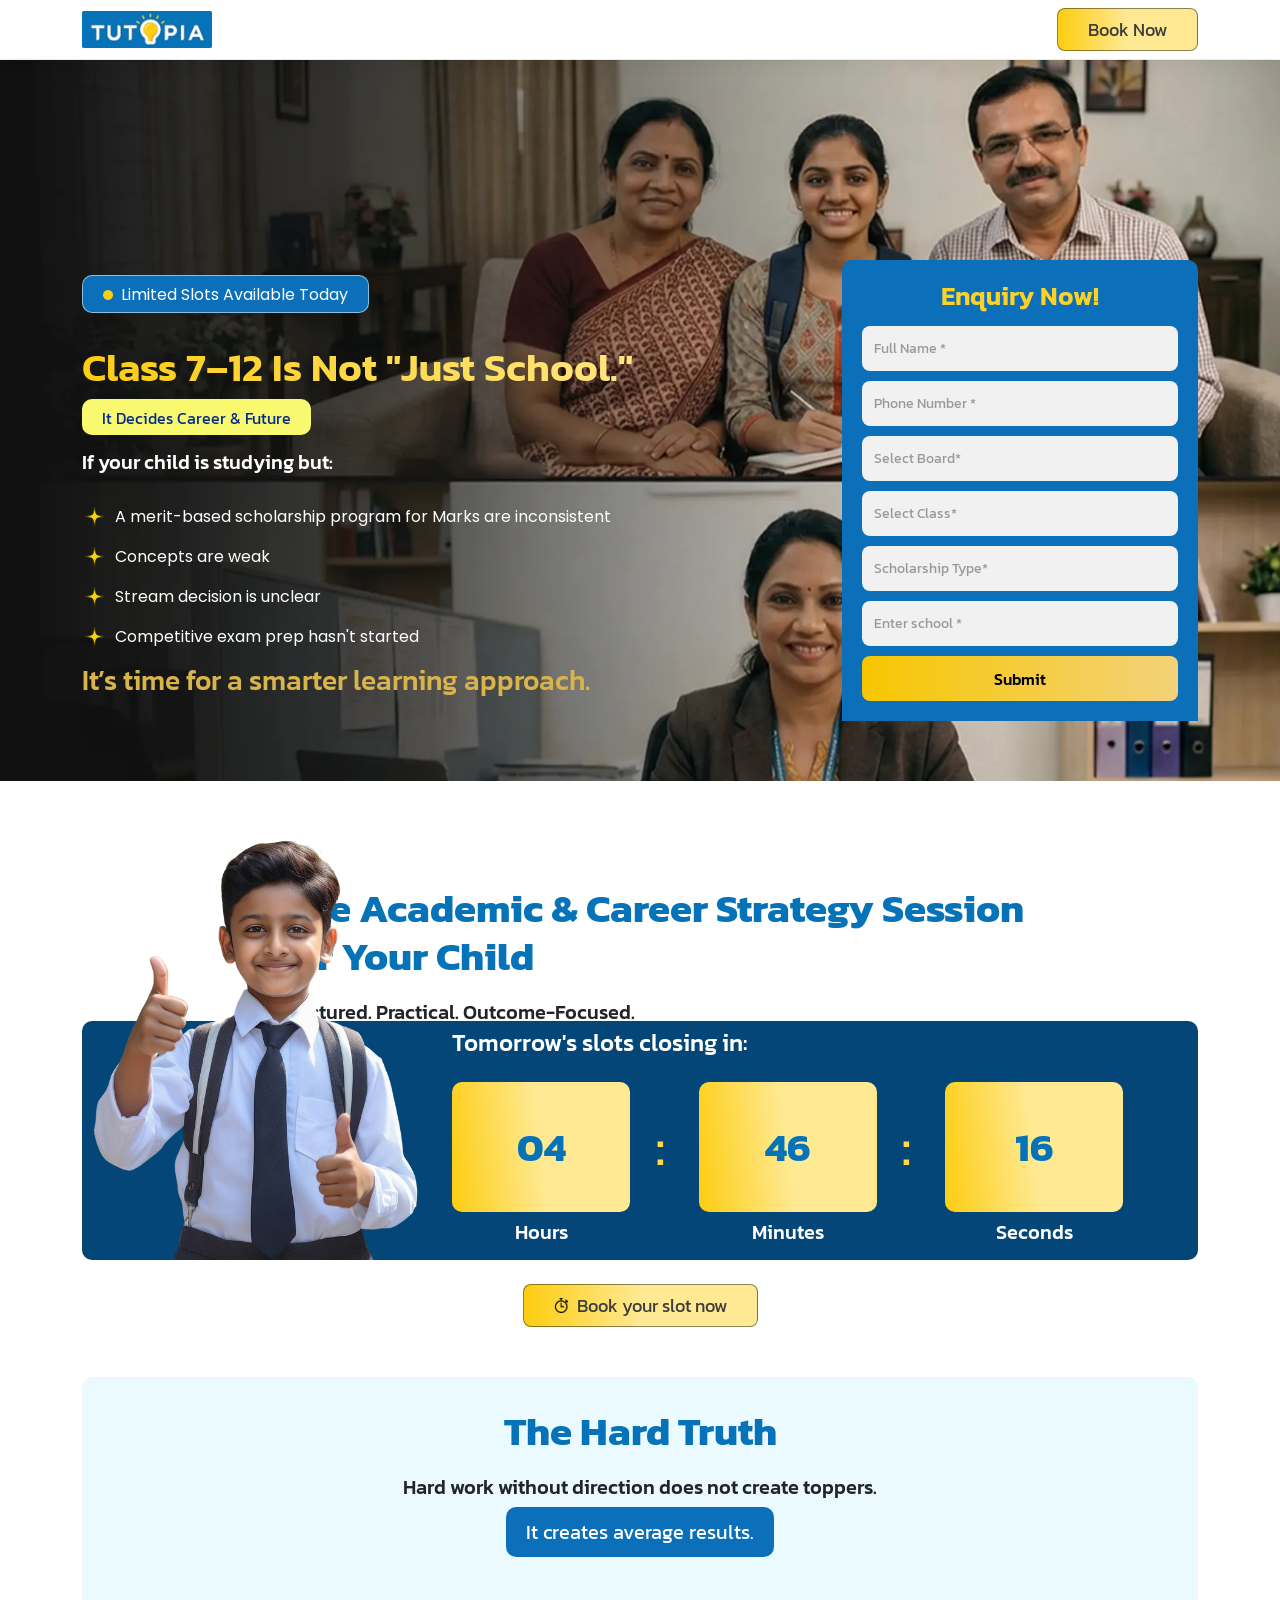
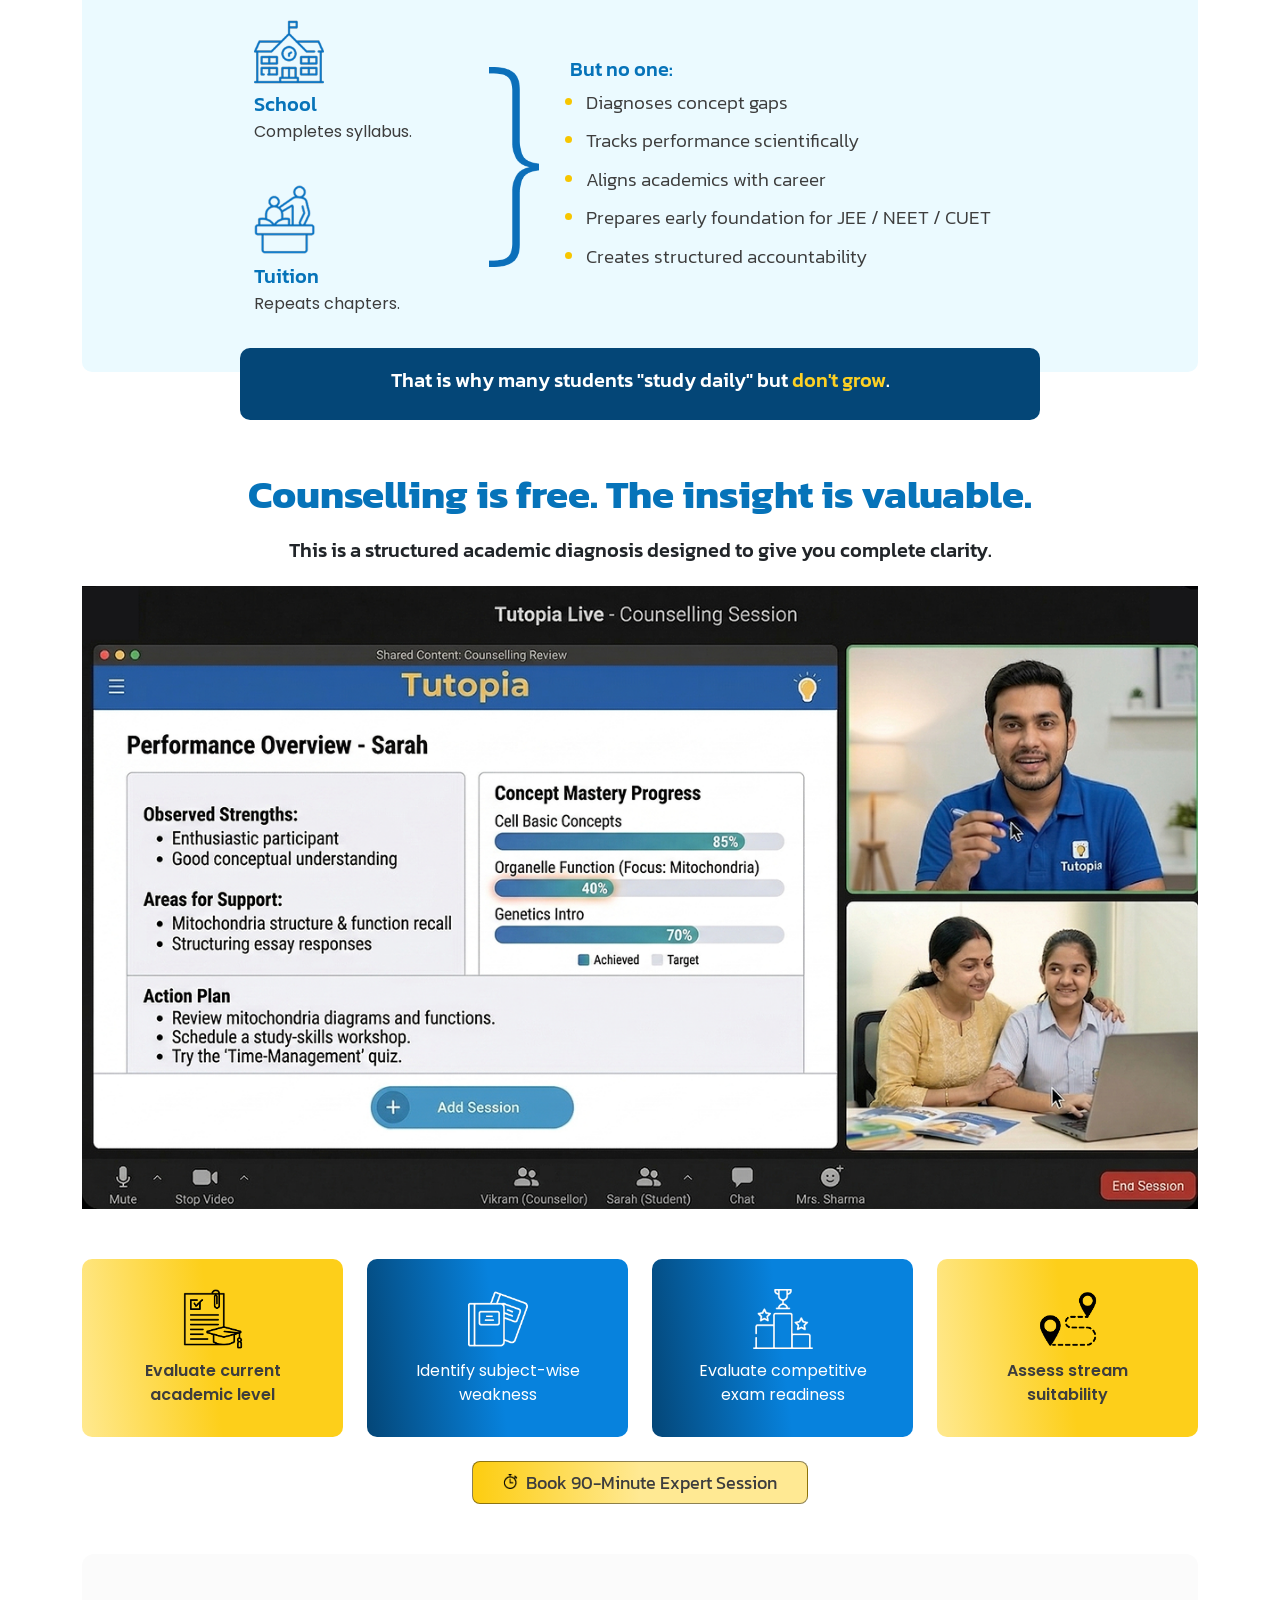
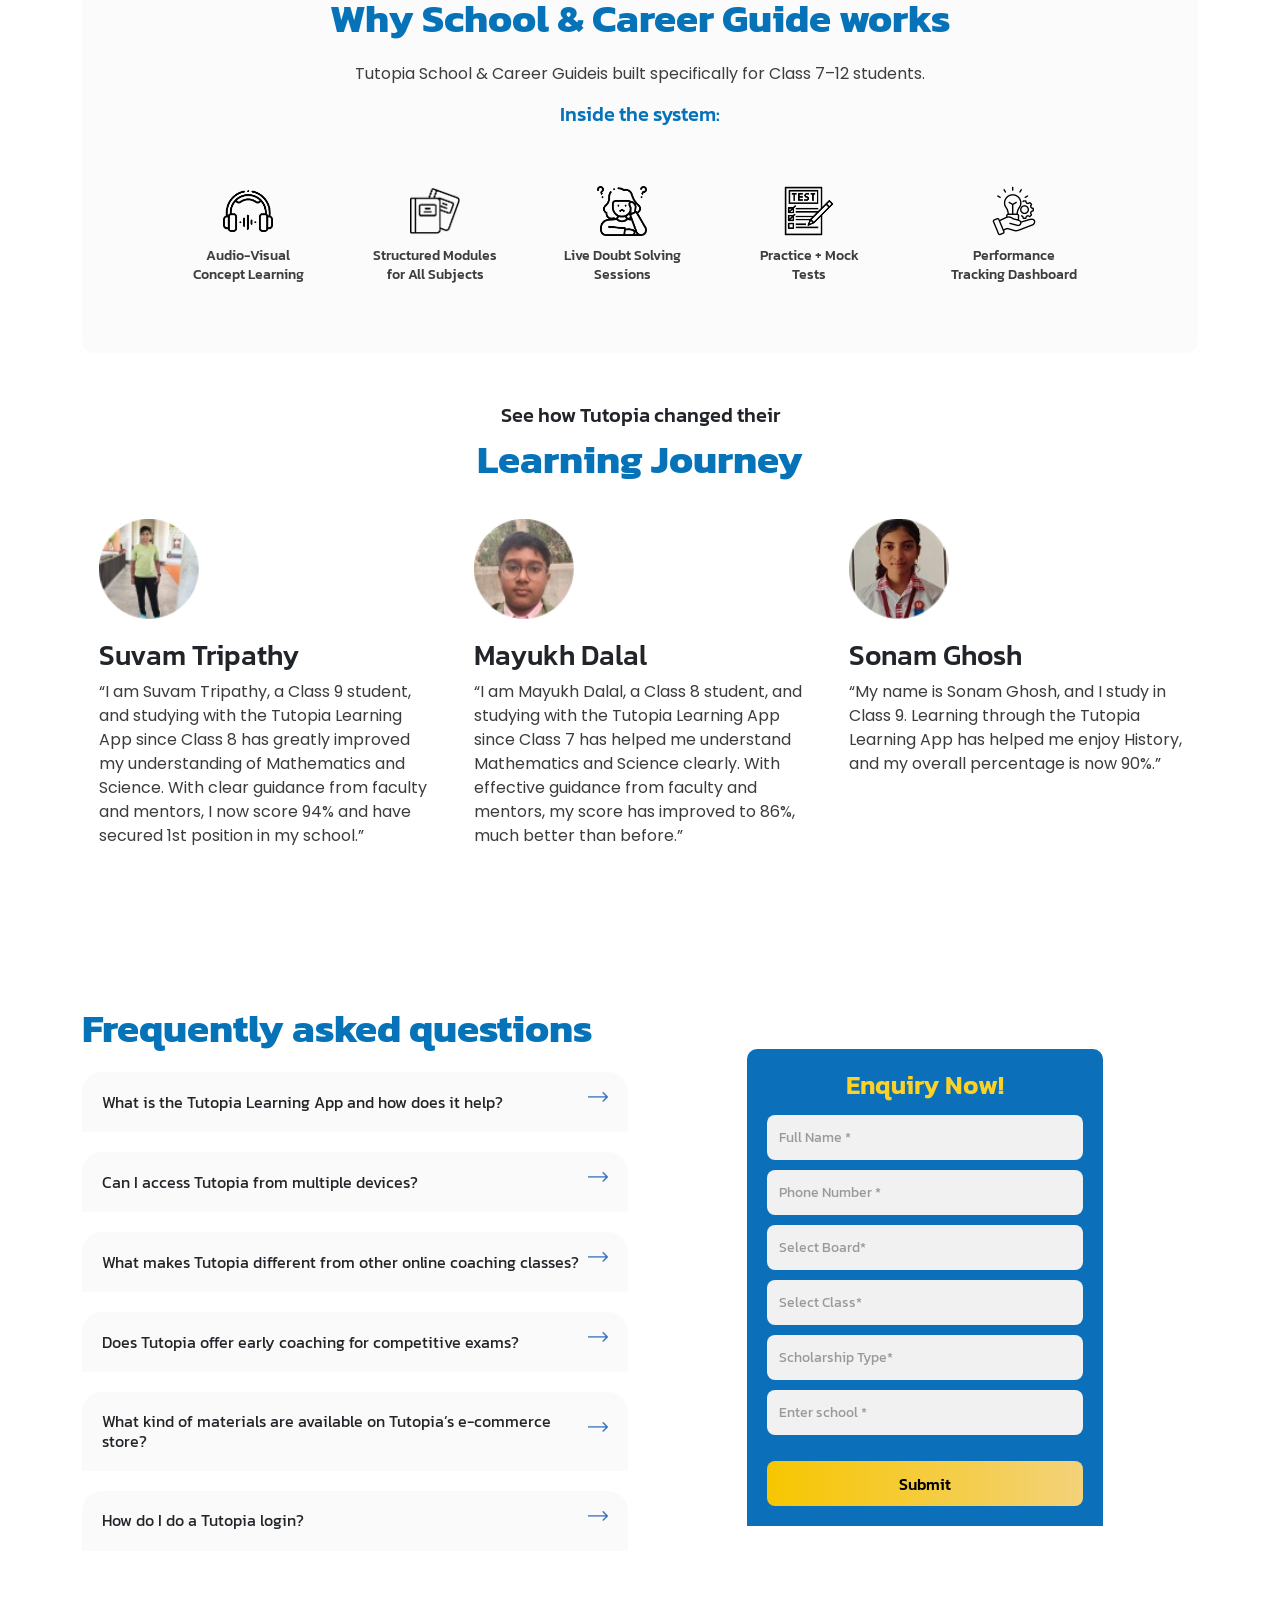
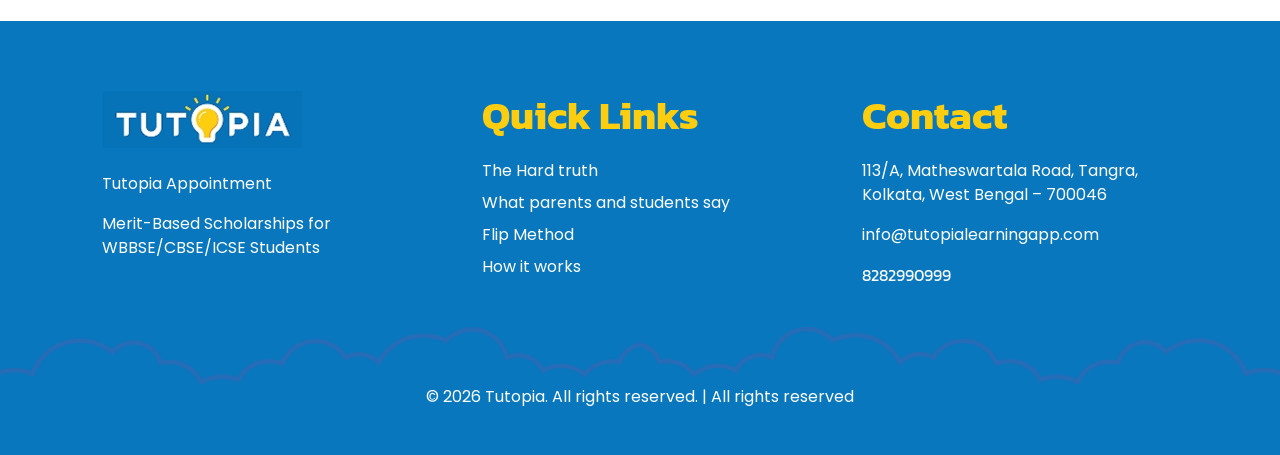
==== index.html @ ece3eb9c "hii" ====
<html>

<head>
  <meta charset="utf-8">
  <meta http-equiv="X-UA-Compatible" content="IE=edge">
  <meta name="viewport" content="width=device-width, minimum-scale=1.0, maximum-scale=1.0, user-scalable=no">
  <title>Tutopia - Appointment LP</title>
  <meta name="description"
    content="TSAT 2026 is for winning scholarships through merit and not luck. It's a merit-based scholarship program for students from Classes 7 to 12.">
  <link rel="stylesheet" type="text/css" href="assets/css/bootstrap.min.css">
  <link rel="stylesheet" type="text/css" href="assets/css/style.css">
  <link rel="icon" type="image/png" href="assets/img/favicon.ico">
  <link rel="stylesheet" type="text/css" href="assets/css/owl.carousel.min.css" />
  <link rel="preconnect" href="https://fonts.googleapis.com">
  <link rel="preconnect" href="https://fonts.gstatic.com" crossorigin>
  <link
    href="https://fonts.googleapis.com/css2?family=Kanit:ital,wght@0,100;0,200;0,300;0,400;0,500;0,600;0,700;0,800;0,900;1,100;1,200;1,300;1,400;1,500;1,600;1,700;1,800;1,900&family=Poppins:ital,wght@0,100;0,200;0,300;0,400;0,500;0,600;0,700;0,800;0,900;1,100;1,200;1,300;1,400;1,500;1,600;1,700;1,800;1,900&display=swap"
    rel="stylesheet">

</head>

<body>

  <section class="header">
    <div class="container">
      <div class="d-flex justify-content-between align-items-center">
        <div class="logo-div">
          <img src="assets/img/logo1.png" alt="Tutopia Learning App" width="130px">
        </div>
        <div>
          <button type="button" class="enquire-btn" data-bs-toggle="modal" data-bs-target="#exampleModal">
            Book Now</button>
        </div>
      </div>
    </div>
  </section>

  <section class="banner mb">
    <div class="container">
      <div class="row align-items-center">
        <div class="col-lg-7 col-md-7 col-12">
          <div class="banner-text">
            <div class="d-flex wbs align-items-center">
              <img src="assets/img/circle.png" alt="book" width="10px" height="10px" class="me-2">
              <p class="text-white mb-0"> Limited Slots Available Today</p>
            </div>
            <h1 class="gradient-text">Class 7–12 Is Not "Just School."</h1>
            <div class="yellow-bx">
              It Decides Career & Future
            </div>
            <h5 class="text-white through">
              If your child is studying but:
            </h5>
            <div class="d-flex align-items-center ban-li">
              <img src="assets/img/star.png" alt="star" width="25px" height="25px" class="me-2">
              <p class="text-white mb-0">A merit-based scholarship program for
                Marks are inconsistent</p>
            </div>
            <div class="d-flex align-items-center ban-li">
              <img src="assets/img/star.png" alt="star" width="25px" height="25px" class="me-2">
              <p class="text-white mb-0">Concepts are weak</p>
            </div>
            <div class="d-flex align-items-center ban-li">
              <img src="assets/img/star.png" alt="star" width="25px" height="25px" class="me-2">
              <p class="text-white mb-0">Stream decision is unclear</p>
            </div>
            <div class="d-flex align-items-center ban-li">
              <img src="assets/img/star.png" alt="star" width="25px" height="25px" class="me-2">
              <p class="text-white mb-0">Competitive exam prep hasn't started</p>
            </div>
            <h3 class="smatre">It’s time for a smarter learning approach.</h3>
          </div>
        </div>
        <div class="col-lg-1 col-md-1 col-1"></div>
        <div class="col-lg-4 col-md-4 col-12">
          <div class="enquiry-card">
            <div class="text-center">
              <h5 class="enquiry-title">Enquiry Now!</h5>
            </div>

            <div class="form-box">
              <input type="text" class="form-control" placeholder="Full Name *" required>
              <input type="text" class="form-control" placeholder="Phone Number *" required>

              <select class="form-select" required>
                <option value="">Select Board*</option>
                <option value="WB English Medium">WB English Medium</option>
                <option value="WB Bengali Medium">WB Bengali Medium</option>

                <option value="ICSE">ICSE</option>
                <option value="CBSE">CBSE</option>
              </select>

              <select class="form-select" required>
                <option value="">Select Class*</option>
                <option value="Class 7">Class 7</option>
                <option value="Class 8">Class 8</option>
                <option value="Class 9">Class 9</option>
                <option value="Class 10">Class 10</option>
                <option value="Class 11">Class 11</option>
                <option value="Class 12">Class 12</option>
              </select>
              <select class="form-select" required>
                <option value="">Scholarship Type*</option>
                <option value="Merit Based">Merit Based</option>
                <option value="Need Based">Need Based</option>
              </select>

              <input type="text" class="form-control" placeholder="Enter school *" required>
            </div>
            <button class="submit-btn">Submit</button>
          </div>
        </div>
      </div>
    </div>
  </section>

  <section class="win mb">
    <div class="container">
      <div class="wina-text">
        <h2 style="text-align:left">Free Academic & Career Strategy Session <br>
          For Your Child</h2>
        <h5 style="text-align:left">
          Structured. Practical. Outcome-Focused.
        </h5>
      </div>
      <div class="dark-blu">
        <div class="row align-items-center">
          <div class="col-lg-4 col-md-3 col-12">
            <div class="win-img">
              <img src="assets/img/boy.png" alt="girl" class="img-fluid">
            </div>
          </div>
          <div class="col-lg-8 col-md-9 col-12">
            <h4 class="text-white mb-4">Tomorrow's slots closing in:</h4>
            <div class="row">
              <div class="col-lg-4 col-md-4 col-6">
                <div class="fds">
                  <div class="win-text">
                    <h2 class="mb-0">04</h2>
                  </div>
                  <div class="text-center">
                    <h5 class="text-white mt-2">Hours</h5>
                  </div>
                  <div class="dots">:</div>
                </div>

              </div>
              <div class="col-lg-4 col-md-4 col-6">
                <div class="fds">
                  <div class="win-text">
                    <h2 class="mb-0">46</h2>
                  </div>
                  <div class="text-center">
                    <h5 class="text-white mt-2">Minutes</h5>
                  </div>
                  <div class="dots">:</div>
                </div>
              </div>
              <div class="col-lg-4 col-md-4 col-6 mx-auto">
                <div class="fds">
                  <div class="win-text">
                    <h2 class="mb-0">17</h2>
                  </div>
                  <div class="text-center">
                    <h5 class="text-white mt-2">Seconds</h5>
                  </div>

                </div>
              </div>
            </div>
          </div>
        </div>
      </div>
      <div class="text-center mt-4 d-flex align-items-centre justify-content-center">

        <button type="button" class="enquire-btn" data-bs-toggle="modal" data-bs-target="#exampleModal"> <img
            src="assets/img/stopwatch.png" alt="" width="15px" height="15px" class="me-1" style="margin-top: -5px;">
          Book your slot now</button>
      </div>

    </div>
  </section>


  <section class="hard">
    <div class="container">
      <div class="blu-box">
        <div class="text-center">
          <h2>The Hard Truth</h2>
          <h5>
            Hard work without direction does not create toppers.
          </h5>
          <div class="creates">
            It creates average results.
          </div>
        </div>
        <div class="second-blu-bx">
          <div class="row">
            <div class="col-lg-1 col-md-1 col-0"></div>
            <div class="col-lg-3 col-md-3 col-6">
              <div class="hard-img">
                <img src="assets/img/school.png" alt="clock" width="70px">
                <h5 class="mb-1" style="color: #0673B9;">School</h5>
                <p>
                  Completes syllabus.
                </p>
              </div>
              <div class="hard-img d-lg-block d-none">
                <img src="assets/img/tutoring.png" alt="clock" width="70px">
                <h5 class="mb-1" style="color: #0673B9;">Tuition</h5>
                <p>
                  Repeats chapters.
                </p>
              </div>
            </div>
            <div class="col-lg-3 col-md-3 col-6 d-lg-none d-block">
              <div class="hard-img ">
                <img src="assets/img/tutoring.png" alt="clock" width="70px">
                <h5 class="mb-1" style="color: #0673B9;">Tuition</h5>
                <p>
                  Repeats chapters.
                </p>
              </div>
            </div>

            <div class="col-lg-1 col-md-1 col-1">
              <div class="imhg">
                <img src="assets/img/comma.png" alt="">
              </div>
            </div>
            <div class="col-lg-6 col-md-6 col-12">
              <div class="but">
                <h5 style="color: #0673B9;">But no one:</h5>
                <ul>
                  <li>Diagnoses concept gaps</li>
                  <li>Tracks performance scientifically</li>
                  <li>Aligns academics with career</li>
                  <li>Prepares early foundation for JEE / NEET / CUET</li>
                  <li>Creates structured accountability</li>
                </ul>
              </div>
            </div>
          </div>
        </div>
      </div>
    </div>
  </section>

  <section class="dak-blues mb">
    <div class="container">
      <div class="dark-blues">
        <h5 style="color:#fff;">That is why many students "study daily" but <span style=color:FDD125;>don't grow</span>.
        </h5>
      </div>
    </div>
  </section>

  <section class="counselling mb">
    <div class="container">
      <div class="text-center">
        <h2>Counselling is free. The insight is valuable.</h2>
        <h5>This is a structured academic diagnosis designed to give you complete clarity.</h5>
        <div class="cons-img mt-4">
          <img src="assets/img/tutopia-live.png" alt="" class="img-fluid">
        </div>
      </div>
    </div>
  </section>

  <section class="apply mb">
    <div class="container">
      <div class="apply-box">
        <div class="row gy-3">
          <div class="col-lg-3 col-md-4 col-6">
            <div class="box1 gfd">
              <div class="">
                <img src="assets/img/academic.png" alt="laptop" width="60px">
                <p class="mb-0">Evaluate current <br>
                  academic level</p>
              </div>
            </div>
          </div>
          <div class="col-lg-3 col-md-4 col-6">
            <div class="box2 gfd">
              <div class="">
                <img src="assets/img/books1.png" alt="laptop" width="60px">
                <p class="mb-0">Identify subject-wise <br>
                  weakness</p>
              </div>
            </div>
          </div>
          <div class="col-lg-3 col-md-4 col-6 order-lg-3 order-2">
            <div class="box1 gfds">
              <div class="">
                <img src="assets/img/route.png" alt="laptop" width="60px">
                <p class="mb-0">Assess stream <br>
                  suitability</p>
              </div>
            </div>
          </div>
          <div class="col-lg-3 col-md-4 col-6">
            <div class="box2 gfds">
              <div class="">
                <img src="assets/img/competition.png" alt="laptop" width="60px">
                <p class="mb-0">Evaluate competitive <br>
                  exam readiness</p>
              </div>
            </div>
          </div>
        </div>
        <div class="text-center mt-4 d-flex align-items-centre justify-content-center">

          <button type="button" class="enquire-btn" data-bs-toggle="modal" data-bs-target="#exampleModal"> <img
              src="assets/img/stopwatch.png" alt="" width="15px" height="15px" class="me-1" style="margin-top: -5px;">
            Book 90-Minute Expert Session</button>
        </div>
      </div>
    </div>
  </section>

  <section class="how mb" id="how">
    <div class="container">
      <div class="how-box">
        <div class="text-center">
          <h2>Why School & Career Guide works </h2>
          <p style="color:3D3D3D;">
            Tutopia School & Career Guideis built specifically for Class 7–12 students.
          </p>
          <h5 style="color:#0673B9;">Inside the system:</h5>
        </div>
        <div class="wk-wrapper">
          <div class="wk-bx">
            <img src="assets/img/headerphone.png" alt="">
            <h6>Audio-Visual Concept Learning</h6>
          </div>

          <div class="wk-bx">
            <img src="assets/img/books.png" alt="">
            <h6>Structured Modules for All Subjects</h6>
          </div>

          <div class="wk-bx">
            <img src="assets/img/anxiety.png" alt="">
            <h6>Live Doubt Solving Sessions</h6>
          </div>

          <div class="wk-bx">
            <img src="assets/img/test.png" alt="">
            <h6>Practice + Mock Tests</h6>
          </div>

          <div class="wk-bx mx-auto">
            <img src="assets/img/best-practic.png" alt="">
            <h6>Performance Tracking Dashboard</h6>
          </div>

        </div>
      </div>
    </div>
  </section>

  <section class="testimonial mb">
    <div class="container">
      <div class="text-center">
        <h5>See how Tutopia changed their</h5>
        <h2 style="text-align:center;">
          Learning Journey</h2>
      </div>
      <div class="owl-carousel owl-theme owl-banner" data-owl-carousel='{
        "margin": 10,
        "nav":false,
        "dots":true,
        "loop":true,
        "autoplay":true,
        "autoplayTimeout":4000,
        "smartSpeed":1050,
        "responsive":{"0":{"items":1}, "600":{"items":2},"1000":{"items":3}}
    }'>
        <div class="item">
          <div class="testi_box p-3">
            <!-- Comma Image on Top -->
            <div class="text-start mb-2">
              <img src="assets/img/Suvam-Tripathy.webp" alt="tithi" height="100px">
              <h3>Suvam Tripathy</h3>

              <p>
                “I am Suvam Tripathy, a Class 9 student, and studying with the Tutopia Learning App since
                Class 8 has greatly improved my understanding of Mathematics and Science. With clear
                guidance from faculty and mentors, I now score 94% and have secured 1st position in my
                school.”
              </p>
            </div>
          </div>
        </div>

        <div class="item">
          <div class="testi_box p-3">
            <!-- Comma Image on Top -->
            <div class="text-start mb-2">
              <img src="assets/img/Mayukh-Dalal.webp" alt="tithi" height="100px">
              <h3>Mayukh Dalal</h3>
              <p>
                “I am Mayukh Dalal, a Class 8 student, and studying with the Tutopia Learning App since
                Class 7 has helped me understand Mathematics and Science clearly. With effective
                guidance from faculty and mentors, my score has improved to 86%, much better than
                before.”
              </p>
            </div>
          </div>
        </div>
        <div class="item">
          <div class="testi_box p-3">
            <!-- Comma Image on Top -->
            <div class="text-start mb-2">
              <img src="assets/img/Sonam-Ghosh.webp" alt="tithi" height="100px">
              <h3>Sonam Ghosh</h3>
              <p>
                “My name is Sonam Ghosh, and I study in Class 9. Learning through the Tutopia Learning
                App has helped me enjoy History, and my overall percentage is now 90%.”
              </p>
            </div>
          </div>
        </div>

        <div class="item">
          <div class="testi_box p-3">
            <!-- Comma Image on Top -->
            <div class="text-start mb-2">
              <img src="assets/img/Aliviya-Barman.webp" alt="tithi" height="100px">
              <h3>Aliviya Barman</h3>
              <p>
                “I am Aliviya Barman, a Class IX student of the Tutopia Learning App, and I have seen
                remarkable improvement in my academic performance. Video-based learning, along with
                smart notes and mock tests, has helped me understand concepts clearly and study more
                effectively.”
              </p>
            </div>
          </div>
        </div>

        <div class="item">
          <div class="testi_box p-3">
            <!-- Comma Image on Top -->
            <div class="text-start mb-2">
              <img src="assets/img/Mon-Sarkar.webp" alt="tithi" height="100px">
              <h3>Mon Sarkar</h3>
              <p>
                “I am Mon Sarkar, a Class 8 student studying with the Tutopia Learning App since Class 8.
                The teachers clear all my doubts clearly, and my results have improved to 80%,
                benefiting me greatly.”
              </p>
            </div>
          </div>
        </div>

        <div class="item">
          <div class="testi_box p-3">
            <!-- Comma Image on Top -->
            <div class="text-start mb-2">
              <img src="assets/img/Anisha-Parvin.webp" alt="tithi" height="100px">
              <h3>Anisha Parvin</h3>
              <p>
                “I am Anisha Parvin, a Class 8 student. Tutopia Learning App has improved my
                understanding of Bengali and Math, helping me increase my scores from 62–63% to 70–75%.”
              </p>
            </div>
          </div>
        </div>

        <div class="item">
          <div class="testi_box p-3">
            <!-- Comma Image on Top -->
            <div class="text-start mb-2">
              <img src="assets/img/Nafuja-Akter.webp" alt="tithi" height="100px">
              <h3>Nafuja Akter</h3>
              <p>
                “I am Nafuja Akter, after 6 months on Tutopia, subjects like Philosophy, once difficult
                for me, have become much easier thanks to the guidance of all the teachers and the app’s
                comprehensive learning approach.”
              </p>
            </div>
          </div>
        </div>

        <div class="item">
          <div class="testi_box p-3">
            <!-- Comma Image on Top -->
            <div class="text-start mb-2">
              <img src="assets/img/Debapriya-Das.webp" alt="tithi" height="100px">
              <h3>Debapriya Das</h3>
              <p>
                “I am Debapriya Das, a Class 9 student studying with the Tutopia app since Class 8. With
                proper doubt-solving and strong mentor guidance, my results have improved significantly
                to around 90%.”
              </p>
            </div>
          </div>
        </div>

        <div class="item">
          <div class="testi_box p-3">
            <!-- Comma Image on Top -->
            <div class="text-start mb-2">
              <img src="assets/img/Srijit-Halder.webp" alt="tithi" height="100px">
              <h3>Srijit Halder</h3>
              <p>
                “I am Srijit Halder, a Class 8 student studying with the Tutopia Learning App since
                March. With clear doubt-solving support from teachers, my performance has improved to
                over 85%.”
              </p>
            </div>
          </div>
        </div>

        <div class="item">
          <div class="testi_box p-3">
            <!-- Comma Image on Top -->
            <div class="text-start mb-2">
              <img src="assets/img/Sumanta-Kisku.webp" alt="tithi" height="100px">
              <h3>Sumanta Kisku</h3>
              <p>
                “I am Sumanta Kisku, a Class 10 student, and Tutopia has helped me greatly through
                engaging video and live classes. With excellent guidance from dedicated teachers,
                especially in Geography, my understanding and performance have improved significantly.”
              </p>
            </div>
          </div>
        </div>


      </div>
  </section>


  <section class="faq">
    <div class="container">
      <div class="row align-items-center">
        <div class="col-lg-6 col-md-6 col-12">
          <h2>Frequently asked questions</h2>
          <div class="accordion accordion-flush" id="accordionFlushExample">
            <div class="accordion-item">
              <h2 class="accordion-header">
                <button class="accordion-button collapsed" type="button" data-bs-toggle="collapse"
                  data-bs-target="#flush-collapseOne" aria-expanded="false" aria-controls="flush-collapseOne">
                  What is the Tutopia Learning App and how does it help?</button>
              </h2>
              <div id="flush-collapseOne" class="accordion-collapse collapse" data-bs-parent="#accordionFlushExample">
                <div class="accordion-body">The Tutopia Learning App is a comprehensive EdTech platform designed for
                  students in Bengal.
                  It offers video lessons, mock tests, smart notes, and live classes, all aligned with the
                  West Bengal Board, CBSE, and ICSE curricula.


                </div>
              </div>
            </div>
            <div class="accordion-item">
              <h2 class="accordion-header">
                <button class="accordion-button collapsed" type="button" data-bs-toggle="collapse"
                  data-bs-target="#flush-collapseTwo" aria-expanded="false" aria-controls="flush-collapseTwo">
                  Can I access Tutopia from multiple devices?</button>
              </h2>
              <div id="flush-collapseTwo" class="accordion-collapse collapse" data-bs-parent="#accordionFlushExample">
                <div class="accordion-body">No, a user can log in to the Tutopia App on only one Android or iOS device
                  at a time.
                  <br />

                  Any new login will automatically log out the previously logged-in Android or iOS device.
                  <br />


                  However, if the customer has purchased a TV Box, the app can be used simultaneously on one
                  mobile device and the TV Box.
                </div>
              </div>
            </div>
            <div class="accordion-item">
              <h2 class="accordion-header">
                <button class="accordion-button collapsed" type="button" data-bs-toggle="collapse"
                  data-bs-target="#flush-collapseThree" aria-expanded="false" aria-controls="flush-collapseThree">
                  What makes Tutopia different from other online coaching classes?</button>
              </h2>
              <div id="flush-collapseThree" class="accordion-collapse collapse" data-bs-parent="#accordionFlushExample">
                <div class="accordion-body">Tutopia stands out because it offers a comprehensive, curriculum-aligned
                  learning experience
                  with video lessons, live classes, smart notes, and daily mock tests. Its content is tailored
                  for students in Bengal, and it allows flexible learning with class recordings, ensuring
                  students can revise and learn at their own pace. Additionally, the platform emphasizes
                  practical understanding, confidence-building, and continuous assessment, making learning
                  more effective than traditional online classes.

                </div>
              </div>
            </div>
            <div class="accordion-item">
              <h2 class="accordion-header">
                <button class="accordion-button collapsed" type="button" data-bs-toggle="collapse"
                  data-bs-target="#flush-collapseFour" aria-expanded="false" aria-controls="flush-collapseFour">
                  Does Tutopia offer early coaching for competitive exams?</button>
              </h2>
              <div id="flush-collapseFour" class="accordion-collapse collapse" data-bs-parent="#accordionFlushExample">
                <div class="accordion-body">Yes, Tutopia offers early coaching for competitive exams. The platform helps
                  students build a
                  strong foundation, develop key skills, and gain confidence well before the actual exams,
                  ensuring they are fully prepared for future challenges.

                </div>
              </div>
            </div>
            <div class="accordion-item">
              <h2 class="accordion-header">
                <button class="accordion-button collapsed" type="button" data-bs-toggle="collapse"
                  data-bs-target="#flush-collapseFive" aria-expanded="false" aria-controls="flush-collapseFive">
                  What kind of materials are available on Tutopia’s e-commerce store?</button>
              </h2>
              <div id="flush-collapseFive" class="accordion-collapse collapse" data-bs-parent="#accordionFlushExample">
                <div class="accordion-body">Tutopia’s e-commerce store offers a variety of learning resources, including
                  the Video App,
                  Smart Books, TV Box, and Mock Test Books, all designed to support students’ academic and
                  competitive exam preparation.

                </div>
              </div>
            </div>

            <div class="accordion-item">
              <h2 class="accordion-header">
                <button class="accordion-button collapsed" type="button" data-bs-toggle="collapse"
                  data-bs-target="#flush-collapseSix" aria-expanded="false" aria-controls="flush-collapseSix">
                  How do I do a Tutopia login?</button>
              </h2>
              <div id="flush-collapseSix" class="accordion-collapse collapse" data-bs-parent="#accordionFlushExample">
                <div class="accordion-body">To log in to the Tutopia App, please download the app from the Google Play
                  Store or Apple
                  App Store.
                  <br />

                  Once downloaded, user must register to gain login access.
                  <br />

                  After registration, customers can log in using their mobile number and password or via OTP
                  verification to access the Tutopia App.

                </div>
              </div>
            </div>
          </div>
        </div>
        <div class="col-lg-1 col-md-1 col-1"></div>
        <div class="col-lg-4 col-md-4 col-12">
          <div class="enquiry-card">
            <div class="text-center">
              <h5 class="enquiry-title">Enquiry Now!</h5>
            </div>
            <div class="form-box">
              <input type="text" class="form-control" placeholder="Full Name *" required>
              <input type="text" class="form-control" placeholder="Phone Number *" required>

              <select class="form-select" required>
                <option value="">Select Board*</option>
                <option value="WB English Medium">WB English Medium</option>
                <option value="WB Bengali Medium">WB Bengali Medium</option>

                <option value="ICSE">ICSE</option>
                <option value="CBSE">CBSE</option>
              </select>

              <select class="form-select" required>
                <option value="">Select Class*</option>
                <option value="Class 7">Class 7</option>
                <option value="Class 8">Class 8</option>
                <option value="Class 9">Class 9</option>
                <option value="Class 10">Class 10</option>
                <option value="Class 11">Class 11</option>
                <option value="Class 12">Class 12</option>
              </select>
              <select class="form-select" required>
                <option value="">Scholarship Type*</option>
                <option value="Merit Based">Merit Based</option>
                <option value="Need Based">Need Based</option>
              </select>

              <input type="text" class="form-control" placeholder="Enter school *" required>
            </div>
            <button class="submit-btn mt-3">Submit</button>
          </div>
        </div>
      </div>

    </div>
  </section>

  <section class="footer">
    <div class="container">
      <div class="row">
        <div class="col-lg-4 col-md-4 col-12">
          <div class="footer-tetx">
            <img src="assets/img/logo1.png" alt="tutopia learning app" width="200px" class="mb-4">

            <p class="text-white">
              Tutopia Appointment
            </p>
            <p class="text-white">

              Merit-Based Scholarships for
              WBBSE/CBSE/ICSE Students
            </p>
          </div>
        </div>
        <div class="col-lg-4 col-md-4 col-12">
          <div class="footer-tetx">
            <h2 style="color:#FDCD10;">Quick Links</h2>
            <a href="#why">
              <p class="mb-2 text-white" class="">
                The Hard truth
              </p>
            </a>
            <a href="">
              <p class="mb-2 text-white">
                What parents and students say
              </p>
            </a>
            <a href="">
              <p class="mb-2 text-white">
                Flip Method
              </p>
            </a>
            <a href="">
              <p class="mb-2 text-white">
                How it works
              </p>
            </a>
          </div>
        </div>
        <div class="col-lg-4 col-md-4 col-12">
          <div class="footer-tetx">
            <h2 style="color:#FDCD10;">Contact</h2>
            <p class="text-white">
              113/A, Matheswartala Road, Tangra,
              Kolkata, West Bengal – 700046
            </p>
            <a href="mailto:info@tutopialearningapp.com">
              <p class="text-white">
                info@tutopialearningapp.com
              </p>
            </a>
            <a href="tel:+918282990999" class="text-white">
              8282990999</a>



          </div>
        </div>
      </div>
    </div>
    <div class="f-ing">
      <img src="assets/img/cloud.png" alt="cloud" width="100%">
    </div>
    <div class="text-center px-1">
      <p class="text-white">© 2026 Tutopia. All rights reserved. | All rights reserved</p>
    </div>
  </section>


















  <script src="https://cdn.jsdelivr.net/npm/bootstrap@5.2.2/dist/js/bootstrap.bundle.min.js"></script>
  <script src="https://code.jquery.com/jquery-3.6.0.min.js"></script>
  <script src="https://ajax.googleapis.com/ajax/libs/jquery/3.6.0/jquery.min.js"></script>
  <script src="assets/js/owl.carousel.min.js"></script>
  <script src="assets/js/main.js"></script>

</body>

</html>
---- assets/css/style.css ----
@font-face {
  font-family: Gill Sans Bold;
  src: url(../Gill\ Sans\ Bold.otf);
}

* {
  padding: 0;
  margin: 0;
  box-sizing: border-box !important;
}

body {
  background-color: #fff;
  font-family: "Kanit", sans-serif;
  padding-top: 60px;
}

section {
  scroll-margin-top: 80px;
  /* header height ke equal */
}

p {
  color: #3C3C3C;
  font-family: "Poppins", sans-serif;
  font-weight: 400;
}

a {
  text-decoration: none;
}

.smatre {
  color: #d9b44a;
}

.enquire-btn {
  background: #FDCD10;
  background: linear-gradient(90deg, rgba(253, 205, 16, 1) 0%, rgba(255, 233, 147, 1) 50%);
  color: #3D3D3D;
  font-size: 18px;
  font-weight: 400;
  padding: 7px 30px;
  border-radius: 8px;
  border: 1px solid #00000071;
  cursor: pointer;
  transition: all 0.3s ease;
}

.accordion-item {
  margin-bottom: 20px;
  border-radius: 20px !important;
}

/* Hover effect */
.enquire-btn:hover {
  background: linear-gradient(to bottom, #ffd86b, #d9b44a);
  transform: translateY(-2px);
}

.header {
  background-color: #fff;
  position: fixed;
  top: 0;
  left: 0;
  width: 100%;
  padding: 8px 0;
  z-index: 1000;

  /* Modern Shadow */
  box-shadow: 
    0 4px 20px rgba(0, 0, 0, 0.06),
    0 1px 3px rgba(0, 0, 0, 0.08);

  /* Optional Glass Effect */
  backdrop-filter: blur(10px);
}
.enquiry-card {
  width: 100%;
  background: #0B6FBA;
  border-radius: 10px 10px 0px 0px;
  padding: 20px;
}

.ban-li {
  margin-bottom: 15px;
}

.enquiry-title {
  color: #FDD125;
  font-weight: 600;
  margin-bottom: 15px;
  font-size: 26px;
}

.text-start img {
  width: 100px !important;
  margin-bottom: 20px;
}

.form-box {
  border-radius: 8px;

}

.through {
  margin-bottom: 30px;
}

.form-control,
.form-select {
  background: #f1f1f1;
  border: none;
  border-radius: 8px;
  height: 45px;
  font-size: 14px;
  margin-bottom: 10px;
}

.form-control::placeholder,
.form-select {
  color: #999;
}

.submit-btn {
  background: linear-gradient(to right, #f7c600, #f3d27a);
  border: none;
  border-radius: 8px;
  height: 45px;
  font-weight: 500;
  width: 100%;
}

.gradient-text {
  background: linear-gradient(to right, #FDCD10, #FFE993);
  -webkit-background-clip: text;
  -webkit-text-fill-color: transparent;
  font-weight: 600;
}

.submit-btn:hover {
  opacity: 0.9;
}

.banner {
  background-image: url(../img/banner.webp);
  background-size: cover;
  background-repeat: no-repeat;
  padding: 200px 0px 60px 0px;
}

.wbs {
  background-color: #0B6FBA;
  padding: 7px 20px 5px 20px;
  border-radius: 10px;
  display: inline-block;
  width: fit-content;
  margin-bottom: 30px;
  border: 1px solid #ffffff8a;
}

.accordion-flush .accordion-item .accordion-button,
.accordion-flush .accordion-item .accordion-button.collapsed {
  border-radius: 20px 20px 0px 0px;
  border-bottom: none;
  background-color: #FAFAFA;
  padding: 20px;
}

.accordion-body {
  background-color: #FAFAFA;
  padding: 20px;
  border-radius: 0px 0px 20px 20px;
}

.accordion {
  --bs-accordion-btn-focus-box-shadow: none !important;

}

.yellow-bx {
  background: #F9F96F;
  color: #022988;
  padding: 7px 20px 5px 20px;
  border-radius: 10px;
  display: inline-block;
  width: fit-content;
  margin-bottom: 15px;
}

.blu-bx {
  background-color: #F4F9FF;
  padding: 15px 30px 10px 30px;
  border-radius: 10px;
}

.mb {
  margin-bottom: 50px;
}

.blue-box {
  text-align: center;
}

h2 {
  color: #0673B9;
  font-weight: 700;
  font-size: 40px;
  margin-bottom: 20px;
}

.str-bx {
  background-color: #F4F9FF;
  padding: 20px;
  border-radius: 20px;
  margin-top: 20px;
  border: 1px solid transparent;
  transition: 0.3s ease;
}

/* Circle */
.tr {
  background-color: #fff;
  width: 70px;
  height: 70px;
  border-radius: 50%;
  margin-right: 20px;
  padding: 20px;
  display: flex;
  align-items: center;
  justify-content: center;
  transition: 0.3s ease;
}

/* Image transition */
.tr img {
  transition: 0.3s ease;
}

/* 🔥 ACTIVE STATE */
.str-bx.active-box {
  background-color: transparent;
  border: 1px solid #FDCD10;
}

.str-bx.active-box .tr {
  background-color: #FDCD10;
}

.str-bx.active-box .tr img {
  filter: brightness(0) invert(1);
  /* white icon */
}

/* 🔥 HOVER = ACTIVE */
.str-bx:hover {
  background-color: transparent;
  border: 1px solid #FDCD10;
}

.str-bx:hover .tr {
  background-color: #FDCD10;
}

.str-bx:hover .tr img {
  filter: brightness(0) invert(1);
}

/* 👇 IMPORTANT: jab hover ho toh default active hat jaye */
.row:hover .active-box {
  background-color: #F4F9FF;
  border: 1px solid transparent;
}

.row:hover .active-box .tr {
  background-color: #fff;
}

.row:hover .active-box .tr img {
  filter: none;
}

.win-text {
  background: #FDCD10;
  background: linear-gradient(83deg, rgba(253, 205, 16, 1) 0%, rgba(255, 233, 147, 1) 50%);
  display: flex;
  align-items: center;
  justify-content: center;
  border-radius: 10px;
  height: 130px;

}

.dots {
  font-size: 60px;
  color: #ffd84d;
}

.fds {
  width: 80%;
  position: relative;
}

.dots {
  position: absolute;
  top: 12%;
  right: -20%;
}

.win {
  margin-top: 240px;
  position: relative;
}

.wina-text {
  position: absolute;
  top: -45%;
  right: 20%;
}

.dark-blu {
  background: #044677;
  border-radius: 10px;
  padding: 0px 30px 0px 0px;
}

.win-img {
  position: relative;
  margin-top: -188px;
}

.dark-blu {
  margin-top: 130px;
}

.grey-box {
  background-color: #F6F1F1;
  padding: 30px 20px;
  border-radius: 10px;
}

.school {
  background: #0877BE;
  background: linear-gradient(90deg, rgba(8, 119, 190, 1) 0%, rgba(1, 94, 153, 1) 50%);
  color: #fff;
  padding: 20px;
  text-align: center;
  border-radius: 12px;
}

.schools {
  background: #FDCD10;
  background: linear-gradient(90deg, rgba(253, 205, 16, 1) 0%, rgba(255, 233, 147, 1) 50%);
  color: #0877BE;
  padding: 20px 15px;
  text-align: center;
  border-radius: 12px;
}

.sch-bx {
  padding: 10px 20px;
}

.gfs {
  border-radius: 12px;
  border: 1px solid #00000028;
}

.bg-f {
  background-color: #EDF8FF;
  padding: 7px 30px;
  border-radius: 10px;
  font-size: 14px;
  margin-bottom: 8px;
}

.bg-ff {
  background-color: #FFFCEE;
  padding: 7px 30px;
  border-radius: 10px;
  font-size: 14px;
  margin-bottom: 8px;
}

.sts {
  font-size: 25px;
}

.center-box {
  display: flex;
  flex-direction: column;
  /* align-items: center; */
  /* horizontal center */
  justify-content: center;
  /* vertical center (agar height ho) */
}

.gfv {
  border-radius: 12px;
  border: 1px solid #FDCD10;
  /* 👈 important */
  /* border-image: linear-gradient(to right, #FDCD10, #FFE993) 1; */
}

.blues {
  background-color: #DCF2FF;
  padding: 20px;
  text-align: center;
  border-radius: 12px;
  margin-top: 30px;
  width: 270px;
  max-width: 100%;
}

.yellows {
  background-color: #FFFCEE;
  padding: 20px;
  text-align: center;
  border-radius: 12px;
  margin-top: 30px;
  width: 270px;
  max-width: 100%;
}

.test-box {
  background: #01609C;
  background: linear-gradient(83deg, rgba(1, 96, 156, 1) 0%, rgba(0, 33, 54, 1) 50%);
  padding: 40px 80px;
  border-radius: 12px;
}

.br-r {
  border-right: 1px solid #fff;
}

.box1 {
  padding: 10px;
}

.but {
  margin-top: 50px;
}

/* .apply-box {
  background: #FDCD10;
  background: linear-gradient(83deg, rgba(253, 205, 16, 1) 0%, rgba(255, 233, 147, 1) 50%);
  padding: 40px 80px;
  border-radius: 12px;
} */
.box1 {
  background: #FFE990;
  background: linear-gradient(83deg, rgba(255, 233, 144, 1) 0%, rgba(253, 207, 26, 1) 50%);
  text-align: center;
  padding: 30px 0px;
  border-radius: 10px;
}

.box2 {
  background: #044677;
  background: linear-gradient(83deg, rgba(4, 70, 119, 1) 0%, rgba(7, 130, 221, 1) 50%);
  text-align: center;
  padding: 30px 0px;
  border-radius: 10px;
}

.box1 img,
.box2 img {
  margin-bottom: 10px;
}

.box1 p {
  color: #3D3D3D;
  font-weight: 600;
}

.box2 p {
  color: #fff;
}

.blu-box {
  background-color: #EBFAFF;
  padding: 30px 80px;
  border-radius: 10px;
  margin-bottom: -24px;
}

.hard-img img {
  margin-bottom: 5px;
}

.imhg img {
  width: 50px;
  height: 200px;
  margin-top: 60px;
}

.but ul li::marker {
  color: #f7c600;
}

.creates {
  background-color: #0B6FBA;
  padding: 10px 20px;
  border-radius: 10px;
  color: #fff;
  display: inline-block;
  width: fit-content;
  font-size: 20px;
}

.hard {}

.dark-blues {
  background-color: #044677;
  padding: 20px 60px;
  text-align: center;
  border-radius: 10px;
  position: relative;
  margin-top: -70px;
  width: 800px;
  display: flex;
  justify-content: center;
  margin: auto;
}

.but ul li {
  padding-bottom: 10px;
  color: #3D3D3D;
  font-size: 19px;
  font-weight: 300;
  font-family: "Kanit", sans-serif;
}

.second-blu-bx {
  margin-top: 50px;
}

.hard-img {
  padding: 10px;
}

.how-box {
  background: #FBFBFB;
  padding: 40px 80px;
  border-radius: 12px;
}

.stroke-text {
  font-size: 40px;
  font-weight: 700;
  color: transparent;
  /* andar transparent */
  -webkit-text-stroke: 2px #2b6cb0;
  /* blue border */
}

.wk-wrapper {
  display: flex;
  flex-wrap: wrap;
  justify-content: space-between;
  gap: 15px;
  margin-top: 40px;
}

.wk-bx {
  flex: 0 0 18%;
  /* 5 items in one row */
  text-align: center;
  padding: 15px 10px;
  border-radius: 12px;

  transition: 0.3s;
}

.wk-bx img {
  width: 50px;
  height: 50px;
  margin-bottom: 10px;
}

.wk-bx h6 {
  color: #3D3D3D;
  font-size: 14px;
  line-height: 1.4;
}

/* Hover effect (optional but looks premium) */
.wk-bx:hover {
  transform: translateY(-5px);
  box-shadow: 0 8px 20px rgba(0, 0, 0, 0.08);
}

/* 📱 Mobile view: 2 items per row */
@media (max-width: 768px) {
  .wk-bx {
    flex: 0 0 48%;
  }
}

.wk-bx {
  padding: 20px;
  text-align: center;
}

.wk-bx img {
  margin-bottom: 10px;
}

.ern-bx {
  position: relative;
  margin-top: -50px;
}

.faq {
  padding: 50px 0px;
}

.footer-tetx {
  padding: 40px 20px;
}

.sticky-icon {
  position: fixed;
  top: 55%;
  right: 1%;
  z-index: 999;
}

.icon-box {
  background-color: #0673B9;
  box-shadow: rgba(0, 0, 0, 0.176) 0px 0px 12px;
  margin-bottom: 5px;
  text-align: center;
  padding: 15px;
  border-radius: 10px;
}

.btn-close {
  position: absolute;
  top: -4%;
  right: -3%;
  /* background: #FDCD10;
   background: linear-gradient(83deg, rgba(253, 205, 16, 1) 0%, rgba(255, 233, 147, 1) 50%); */
  background-color: #FDCD10;
  width: 40px;
  height: 40px;
  border-radius: 50px;
  z-index: 999;
}

.modal-body {
  padding: 0px;
}

.vcf {
  margin-left: auto;
  margin-right: auto;
}

.footer {
  background-color: #0877BE;
  padding: 30px 0px;
}

.blue-box {
  position: relative;
  transition: all 0.45s cubic-bezier(0.4, 0, 0.2, 1);
}

/* text smooth change */
.blue-box {
  padding: 6px 8px 1px 8px;
  /* same padding default me de do */
  transition: all 0.4s ease;
}

/* smooth glass hover */
.blue-box:hover {
  transform: translateX(6px) scale(1.02);
  background: #fdce108a;
  background: linear-gradient(90deg, rgba(253, 206, 16, 0.548) 0%, rgba(255, 233, 147, 0.692) 50%);
  backdrop-filter: blur(10px);
  -webkit-backdrop-filter: blur(10px);
  border-radius: 20px;
}

/* text smooth change */
.blue-box h4 {
  transition: all 0.4s ease;
}

.but ul {
  padding-left: 1rem;
}



@media screen and (max-width: 767px) {
  .banner {
    padding: 118px 0px 60px 0px;
  }

  h2 {
    font-size: 27px;
  }

  .fds h5 {
    font-size: 16px;
  }

  .imhg img {
    transform: rotate(450deg);
    margin-top: 0px;
    margin-left: 110px;
    margin-top: -82px;

  }

  .but {
    margin-top: -39px;
  }

  .hard-img {
    margin: auto;
  }

  .wina-text {
    top: -146%;
    right: 0%;
    padding: 15px;
  }

  .blu-box {
    background-color: #EBFAFF;
    padding: 30px;
  }

  .dark-blu {
    padding: 26px 15px 10px 15px;
  }

  .win-text {
    height: 90px;
  }

  .win-img {
        position: relative;
        margin-top: -438px;
    }

  .win {
    margin-top: 600px;
    position: relative;
  }

  .faq {
    padding: 0px 0px;
  }

  .dark-blues {
    padding: 15px;
    margin-top: -40px;
    width: 306px;
    max-width: 100%;
  }

  .box1,
  .box2 {
    margin-bottom: 10px;
    padding: 15px;
    height: 100%;
  }

  .box1 img,
  .box2 img {
    width: 50px;
    height: 50px;
  }

  .how-box {
    background: #FBFBFB;
    padding: 40px 23px;
  }

  .footer {
    margin-top: 50px;
  }

  .wk-bx {
    padding: 10px;
    flex: 0 0 45%;
  }
  .footer-tetx {
    padding: 14px 10px;
}
}
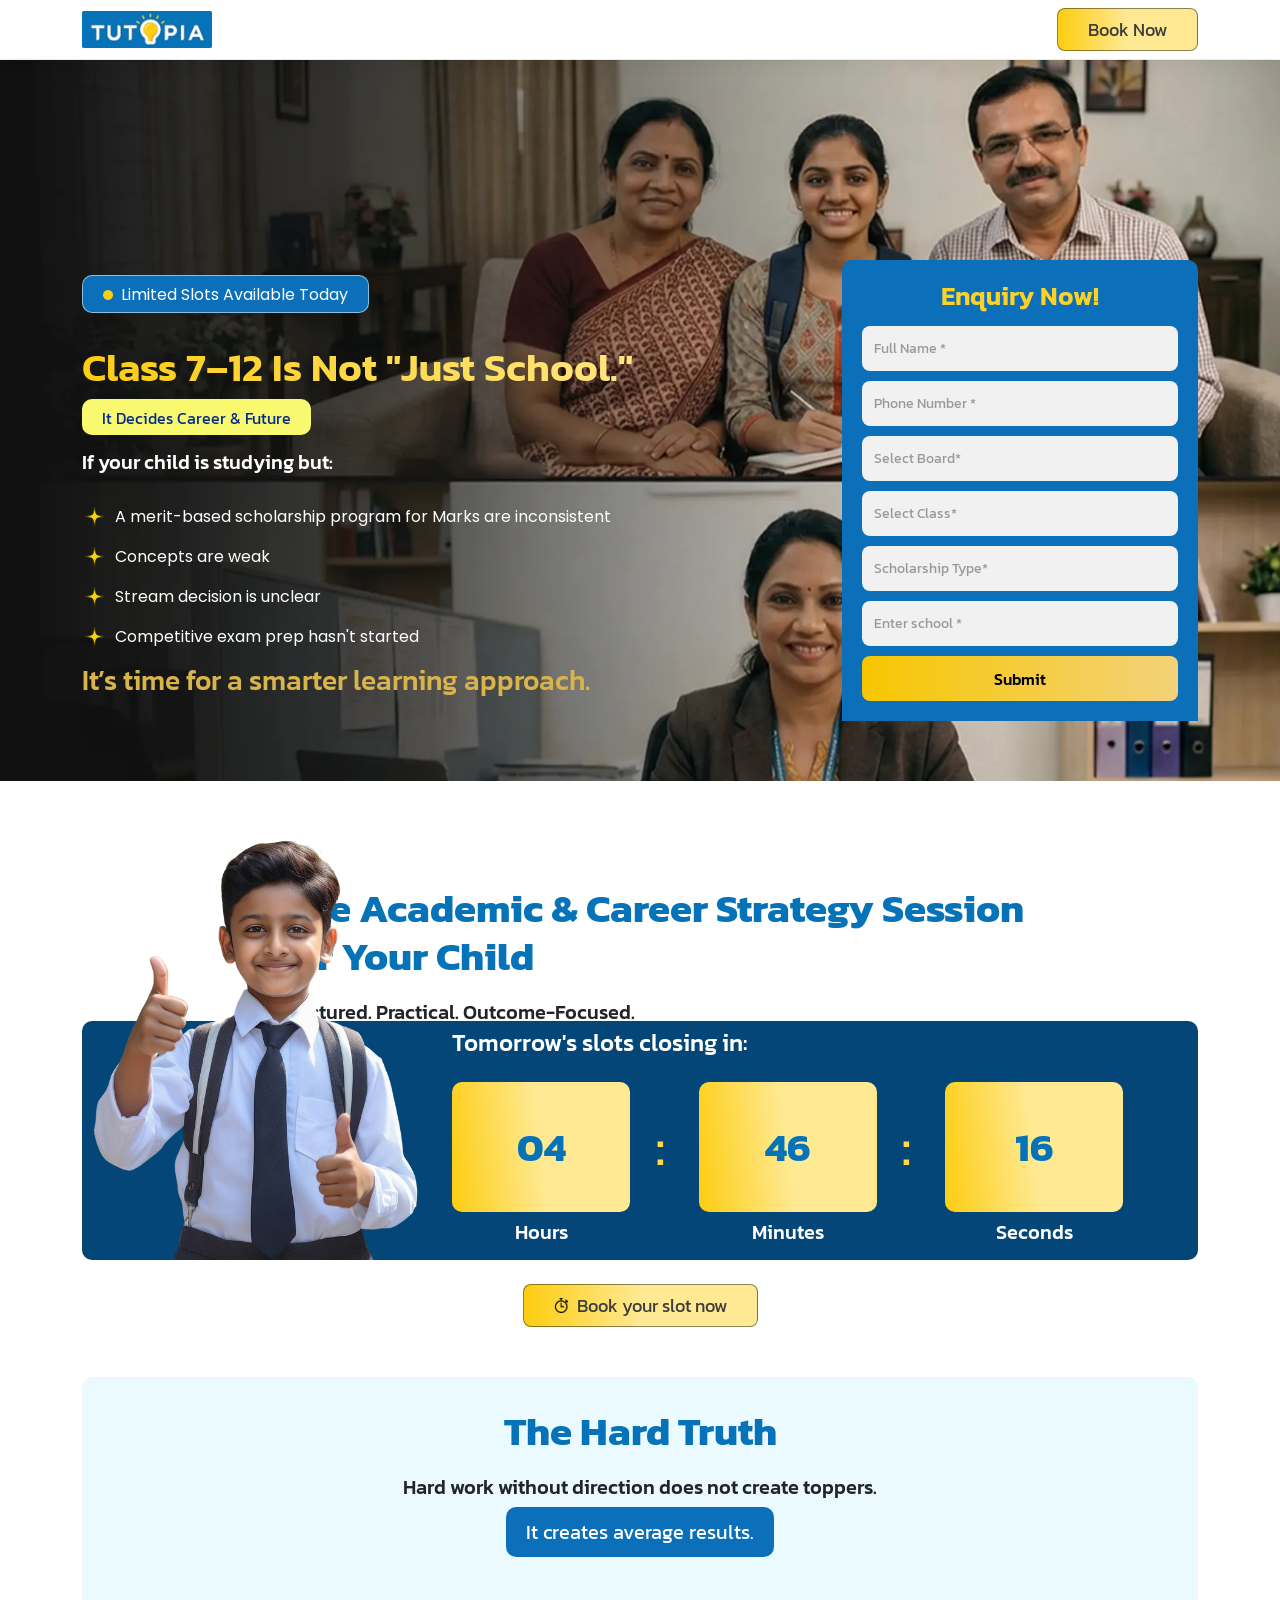
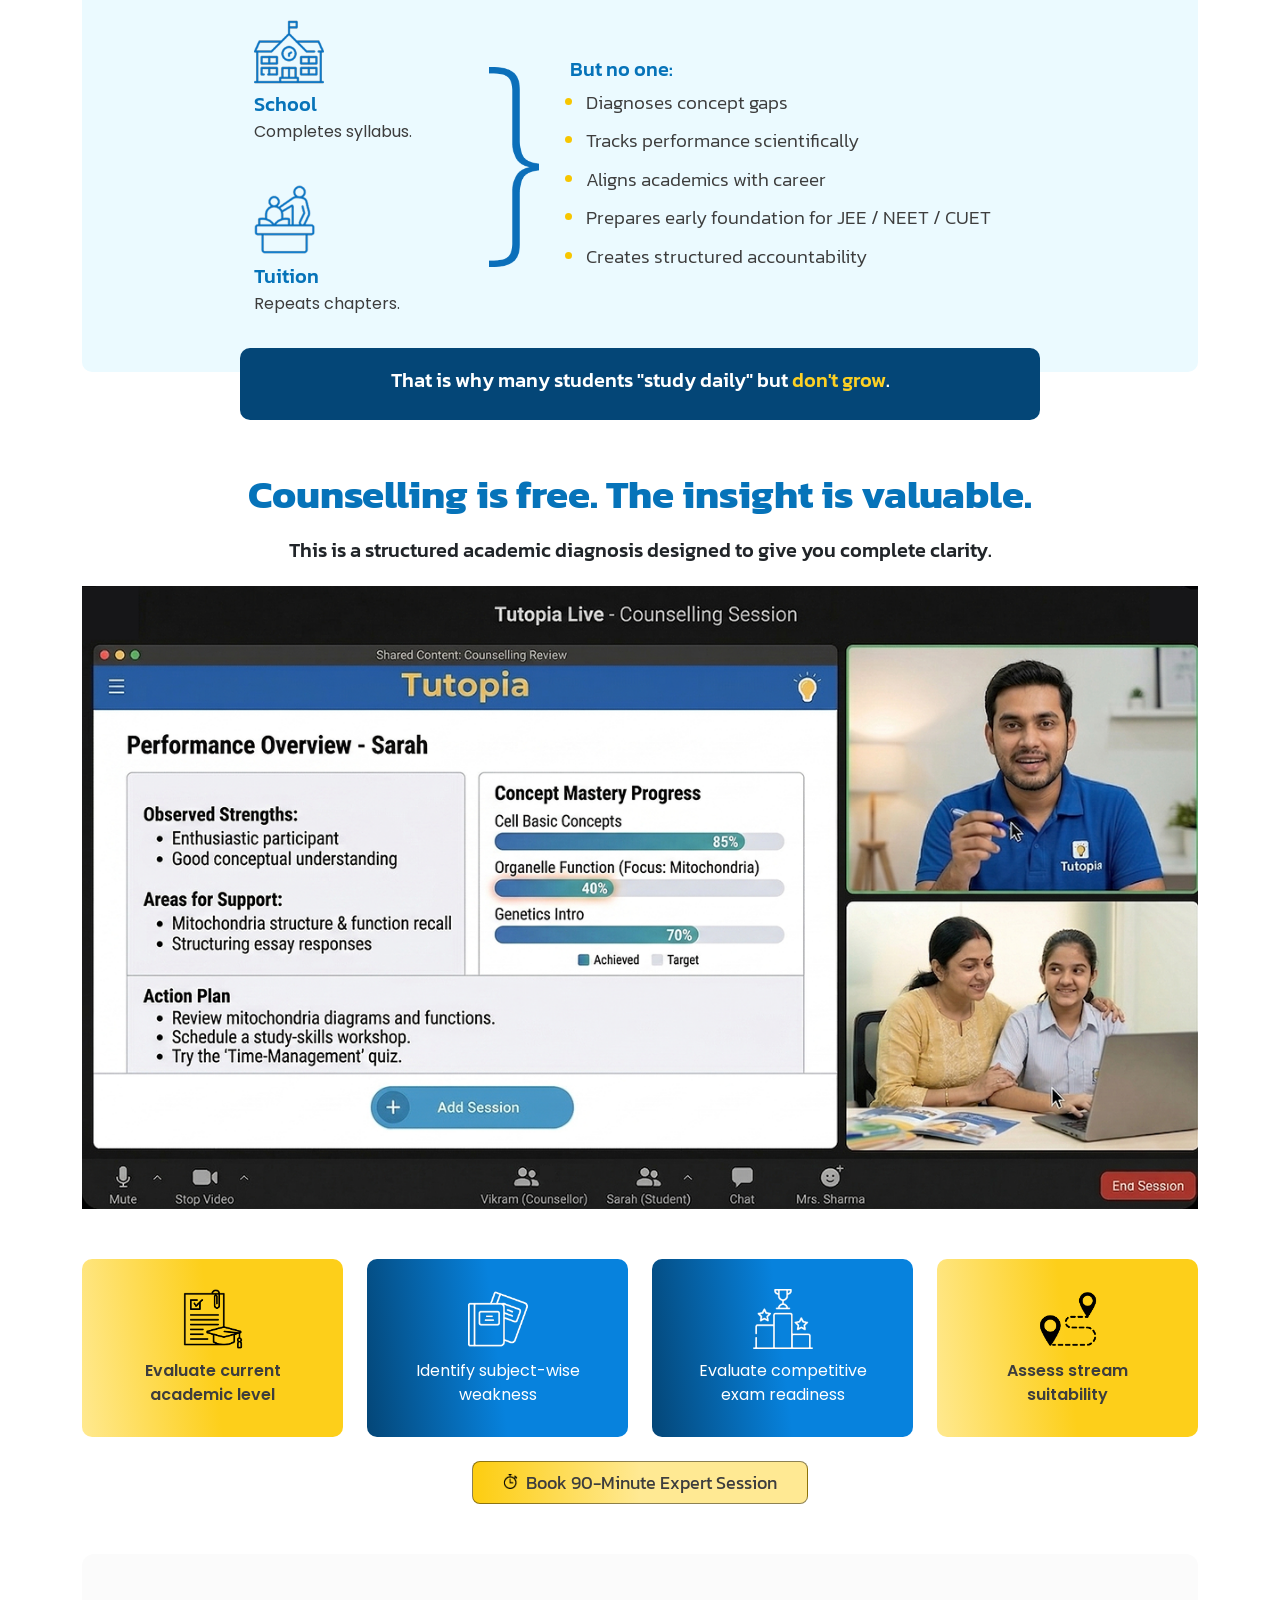
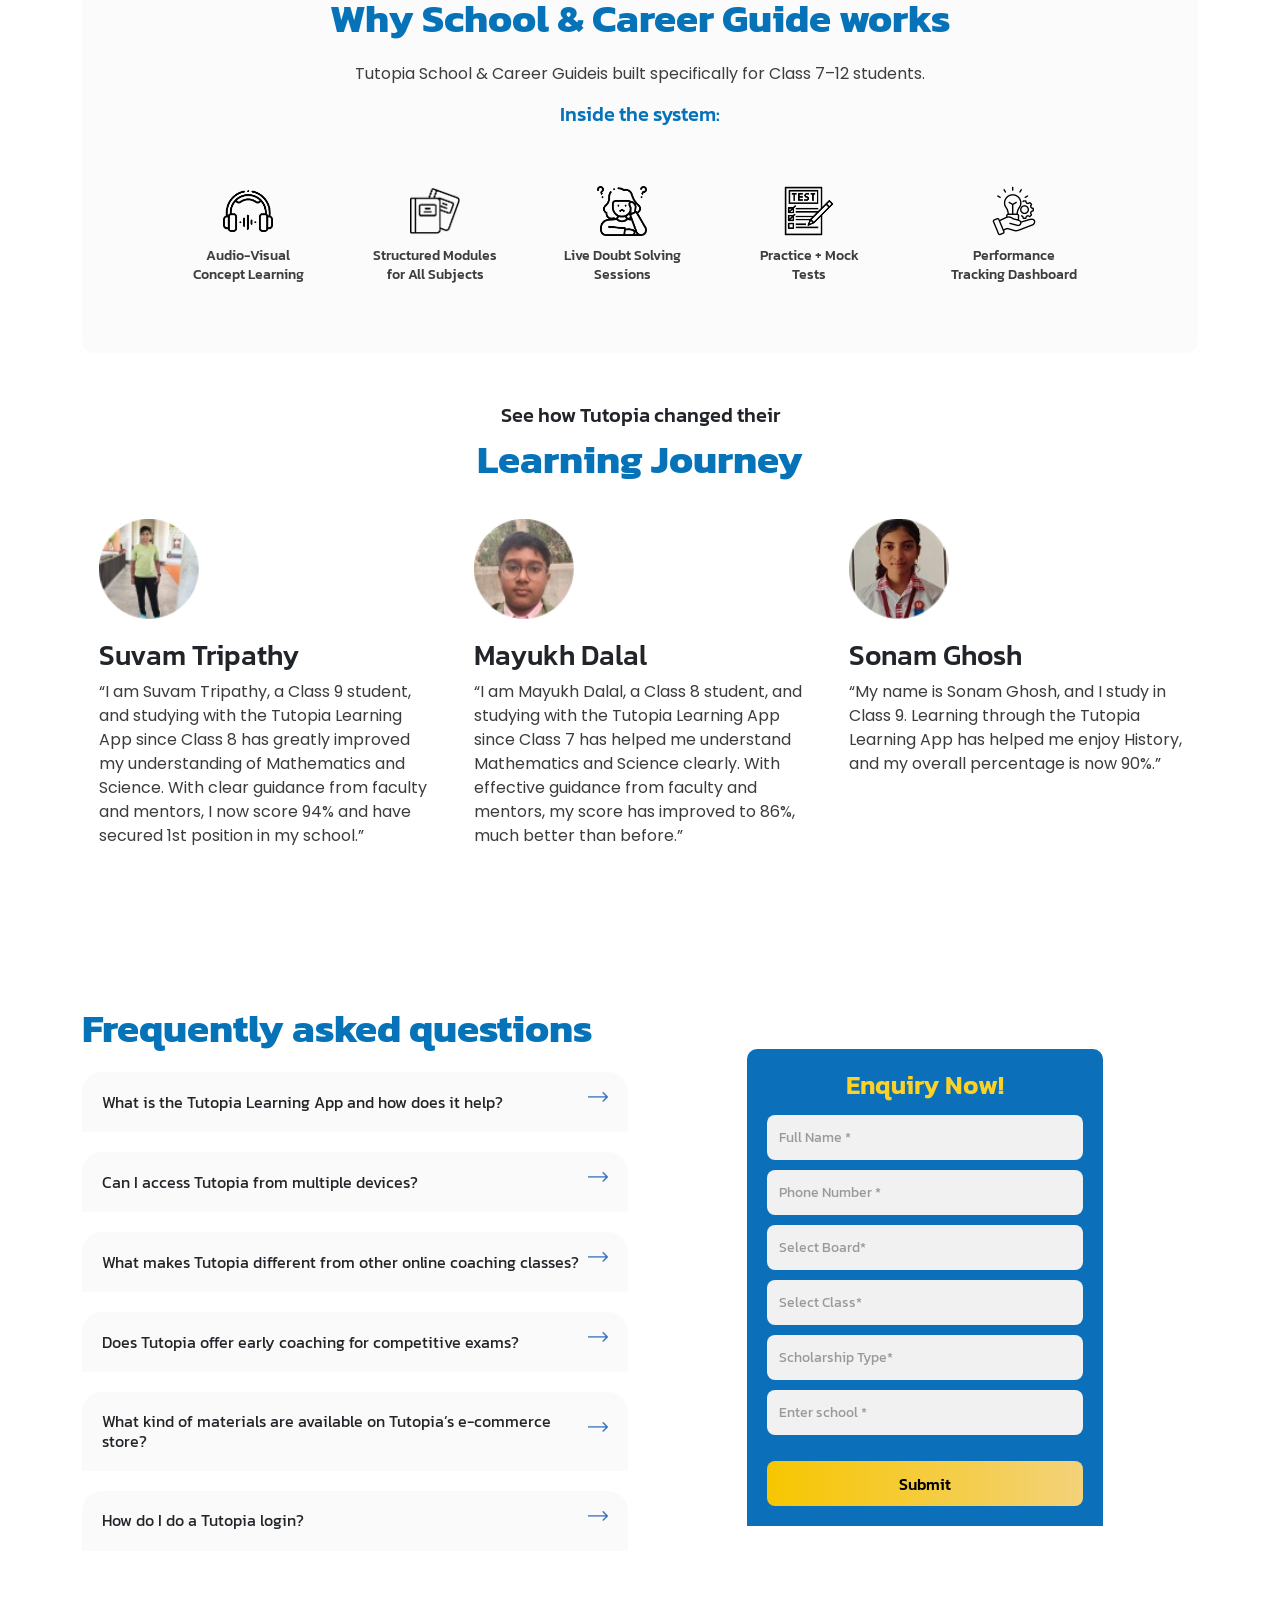
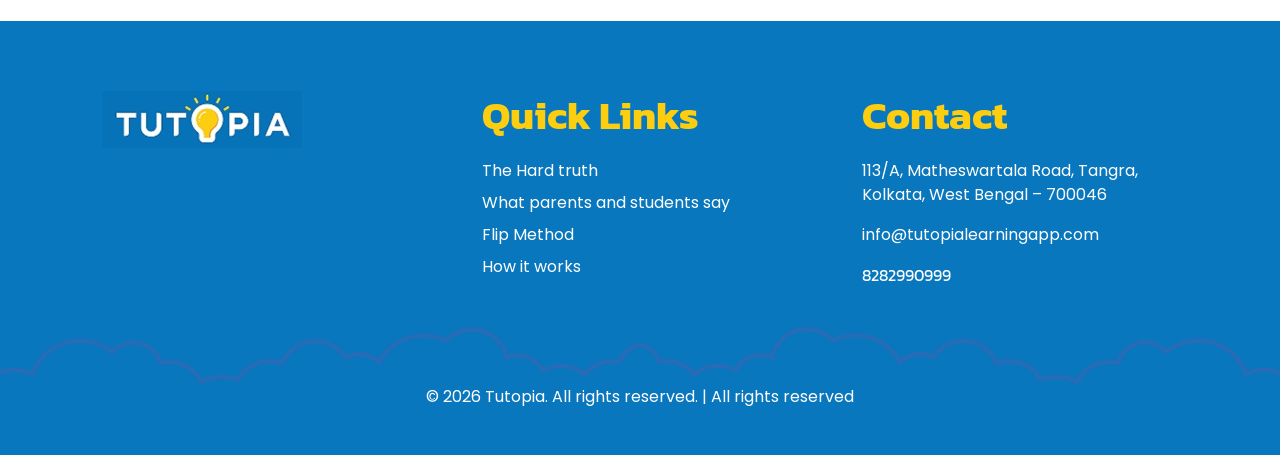
==== commit c464061e: "hi" ====
--- a/index.html
+++ b/index.html
@@ -698,14 +698,14 @@
           <div class="footer-tetx">
             <img src="assets/img/logo1.png" alt="tutopia learning app" width="200px" class="mb-4">
 
-            <p class="text-white">
+            <!-- <p class="text-white">
               Tutopia Appointment
             </p>
             <p class="text-white">
 
               Merit-Based Scholarships for
               WBBSE/CBSE/ICSE Students
-            </p>
+            </p> -->
           </div>
         </div>
         <div class="col-lg-4 col-md-4 col-12">
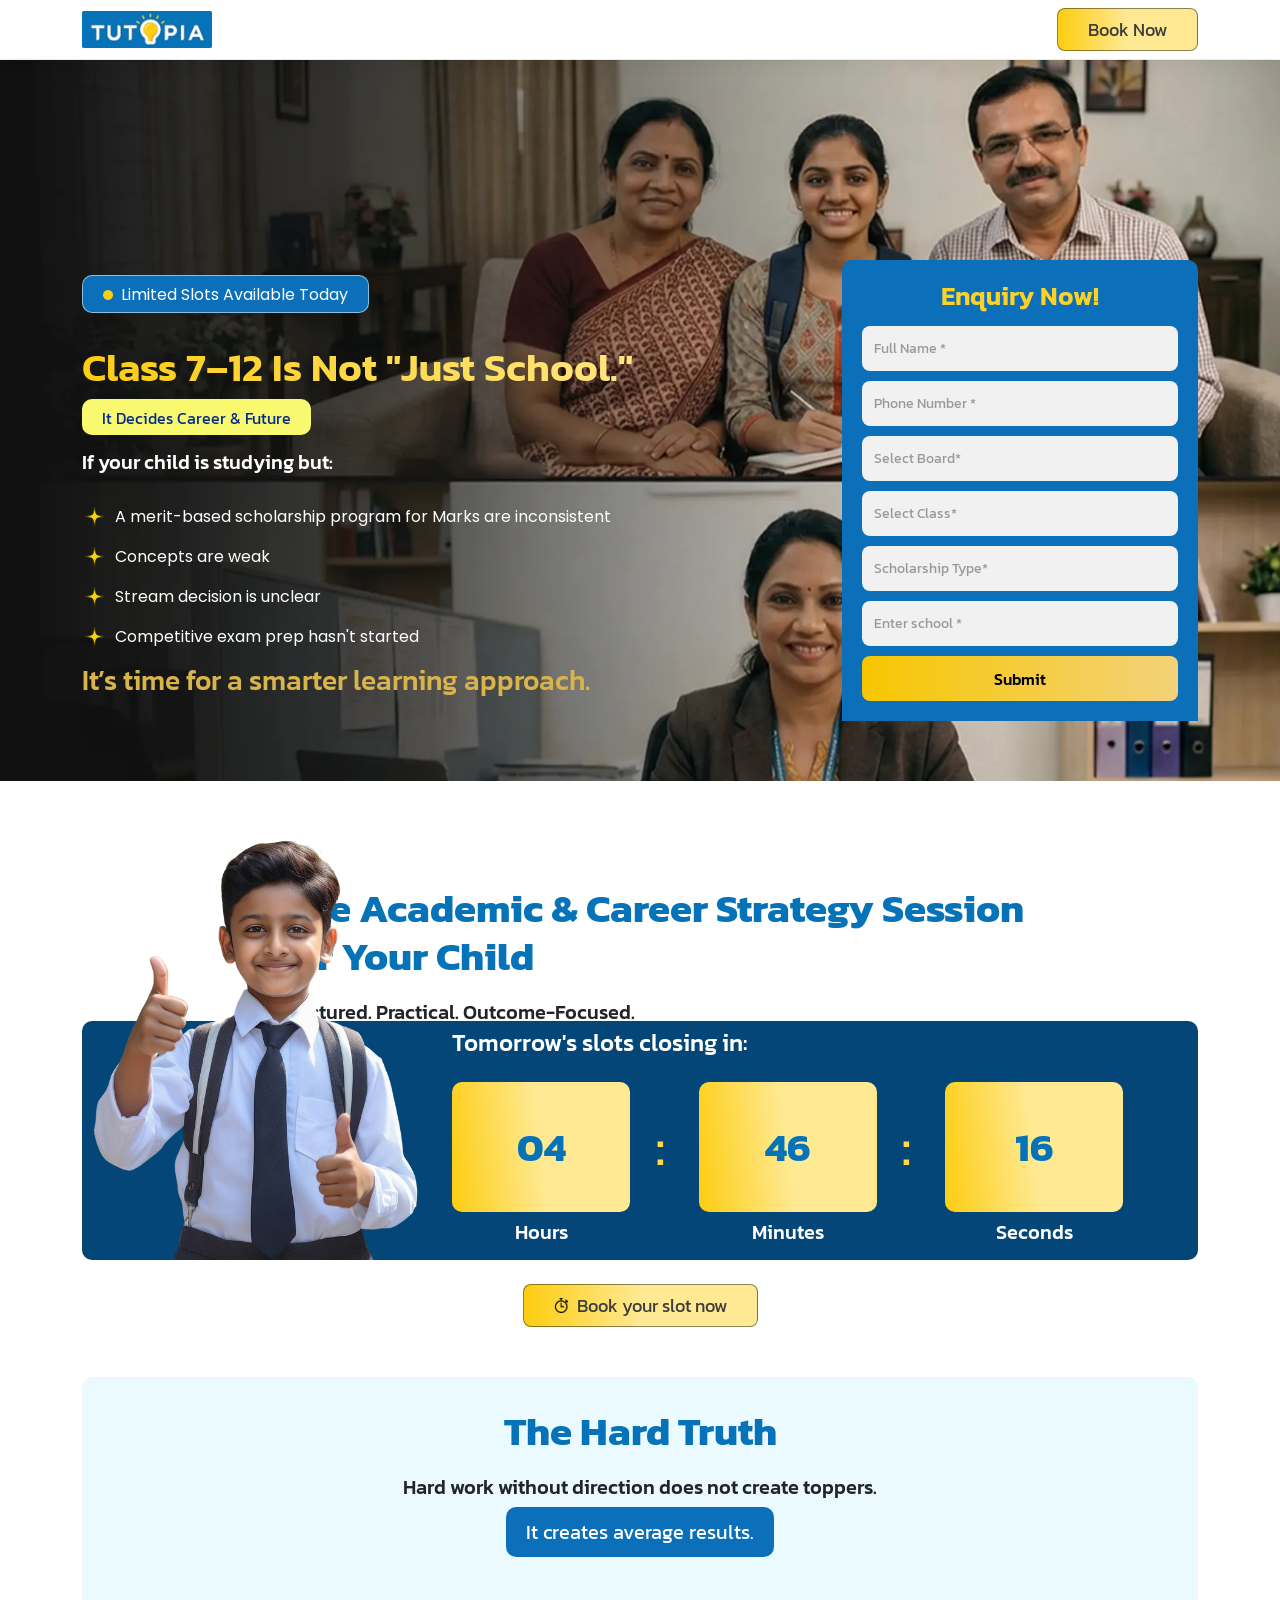
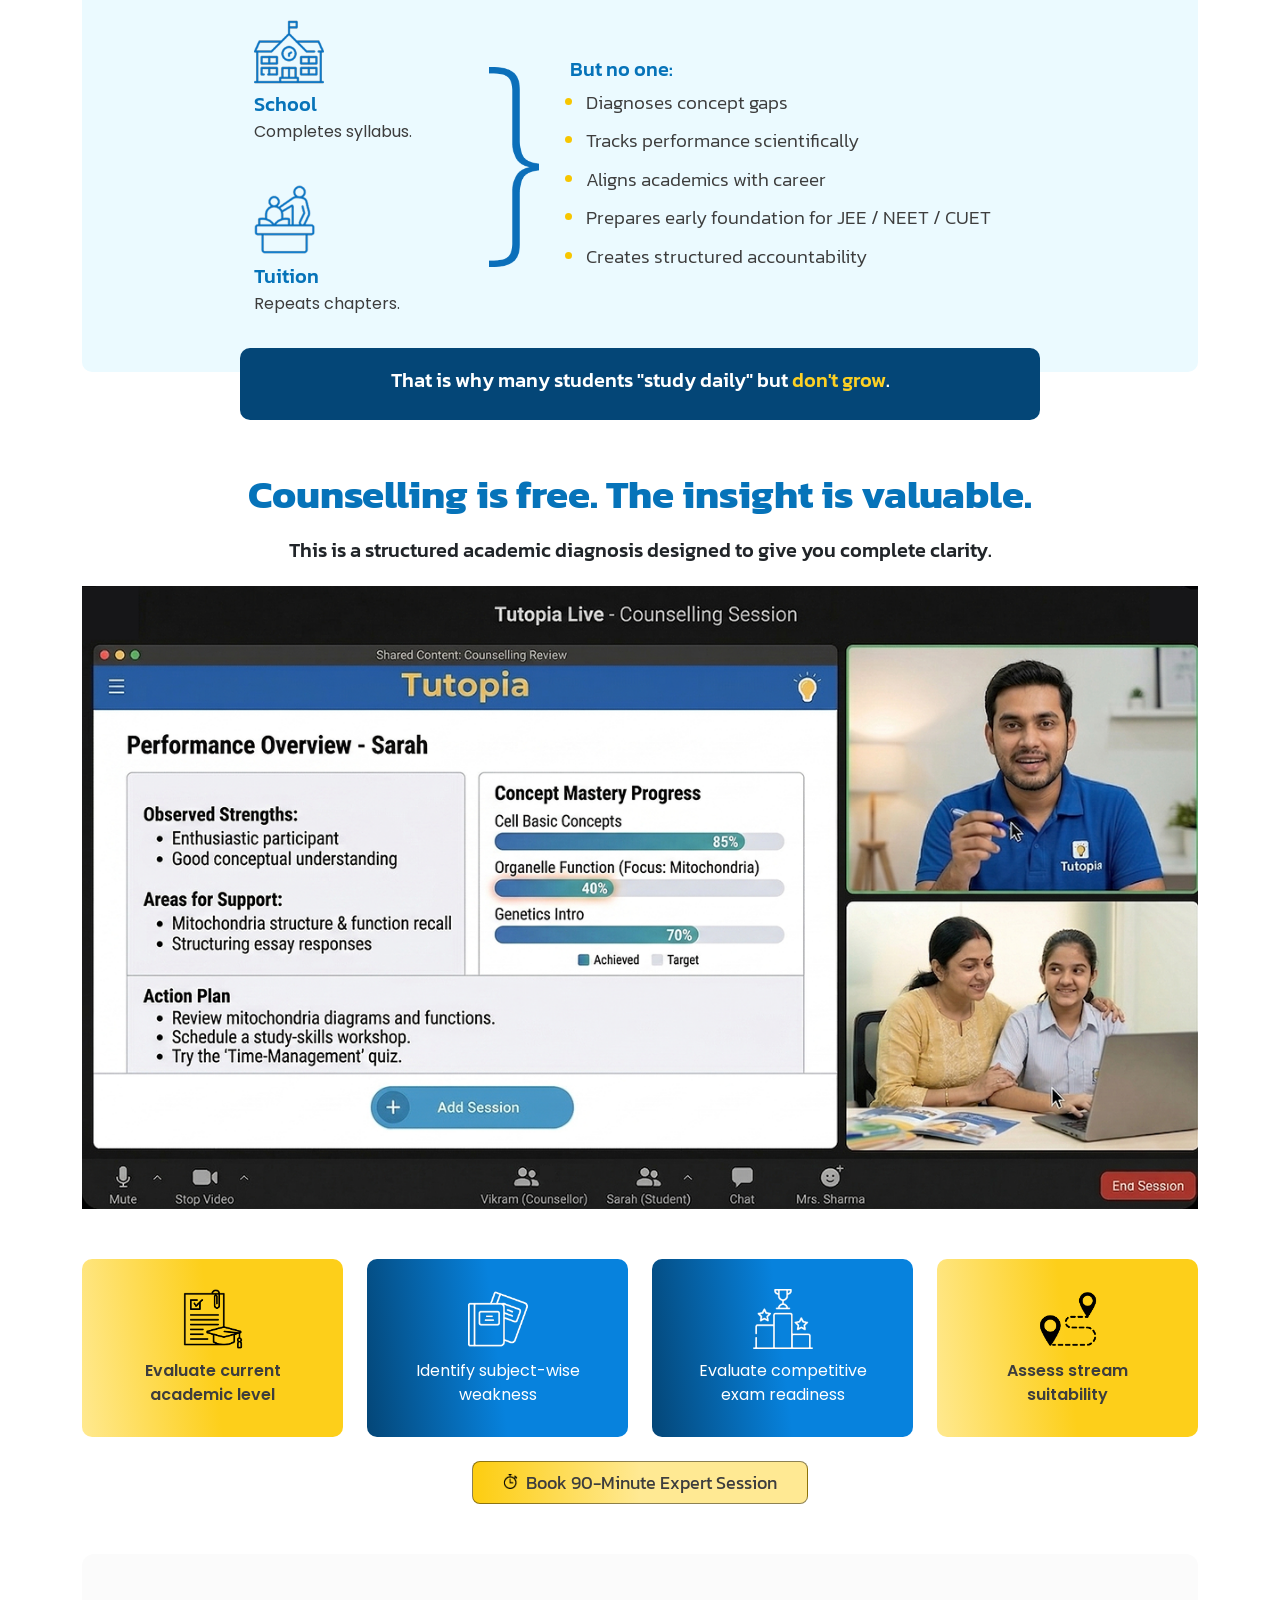
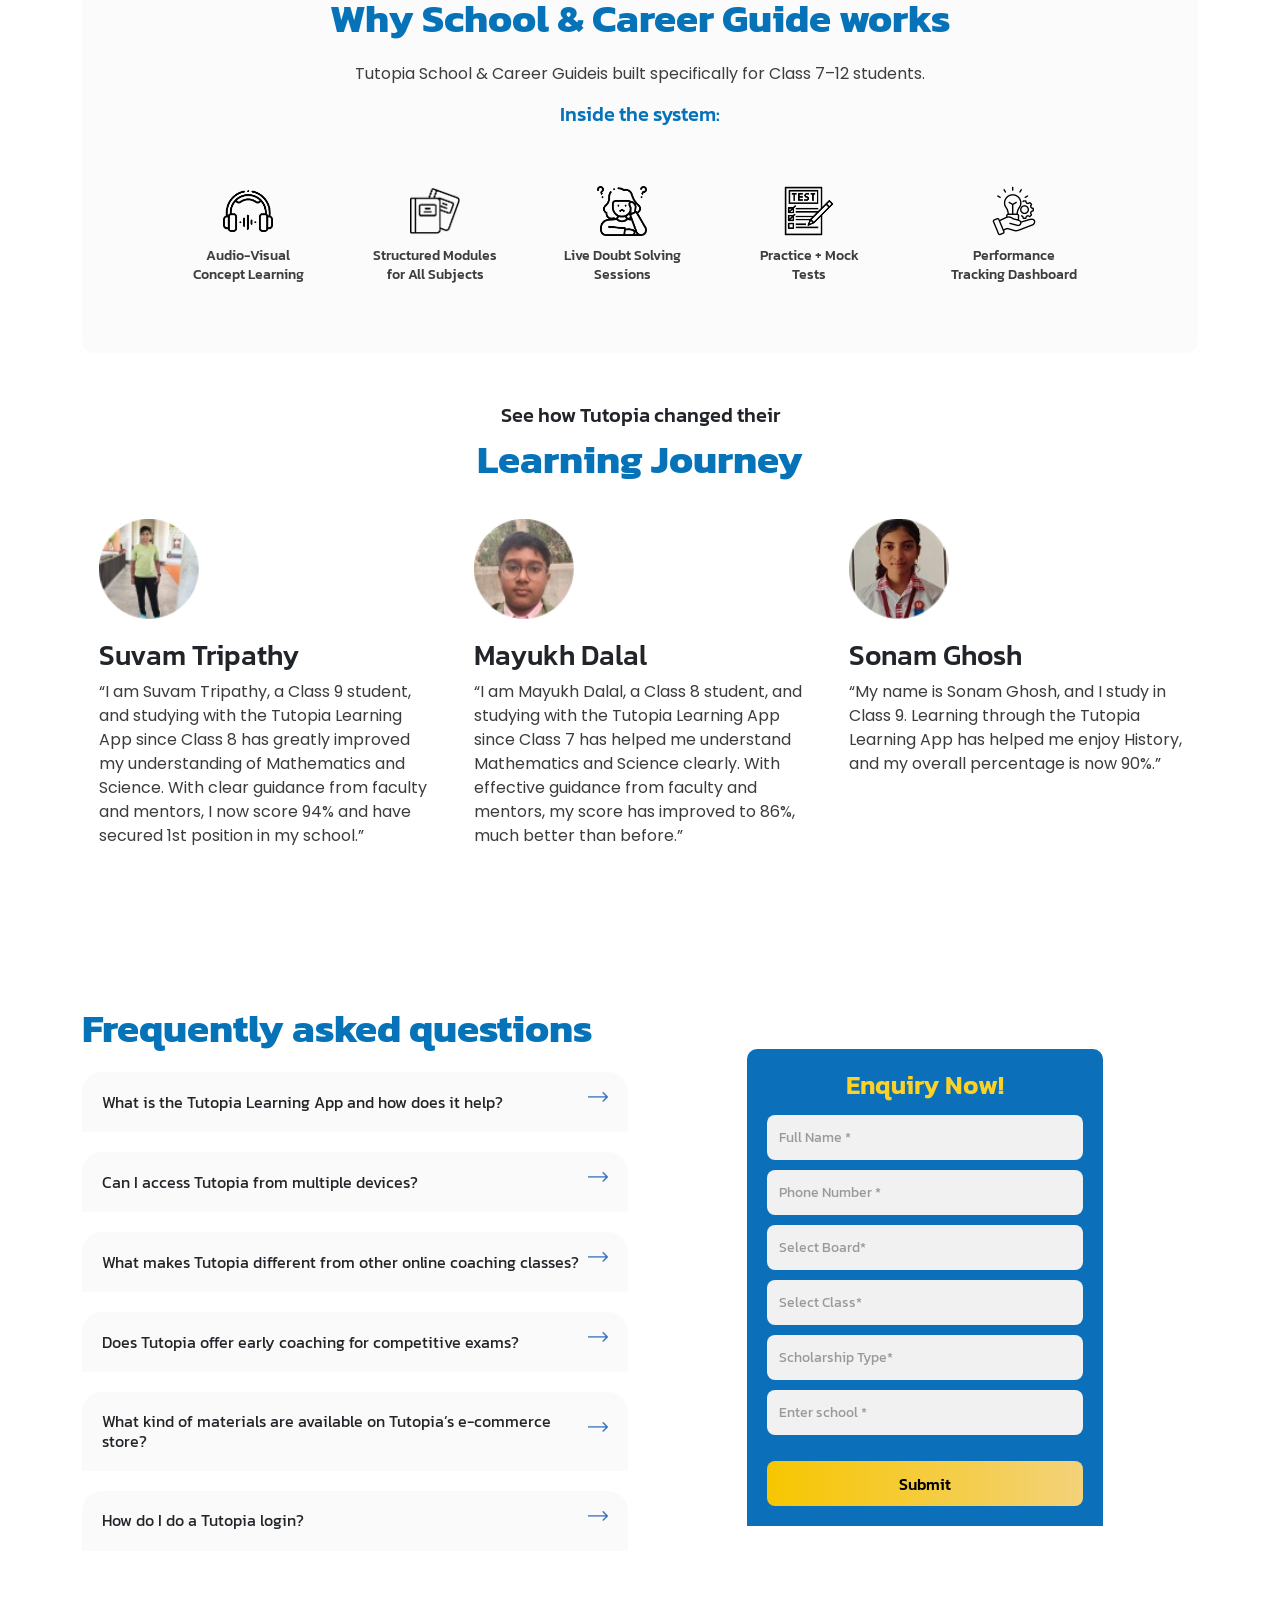
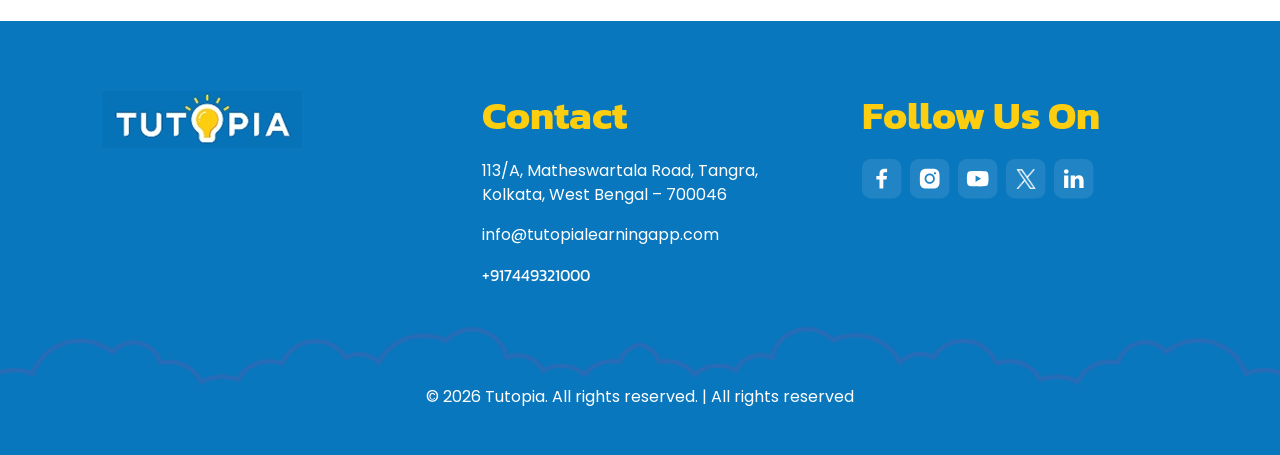
==== commit 539543ef: "hii" ====
--- a/index.html
+++ b/index.html
@@ -708,31 +708,7 @@
             </p> -->
           </div>
         </div>
-        <div class="col-lg-4 col-md-4 col-12">
-          <div class="footer-tetx">
-            <h2 style="color:#FDCD10;">Quick Links</h2>
-            <a href="#why">
-              <p class="mb-2 text-white" class="">
-                The Hard truth
-              </p>
-            </a>
-            <a href="">
-              <p class="mb-2 text-white">
-                What parents and students say
-              </p>
-            </a>
-            <a href="">
-              <p class="mb-2 text-white">
-                Flip Method
-              </p>
-            </a>
-            <a href="">
-              <p class="mb-2 text-white">
-                How it works
-              </p>
-            </a>
-          </div>
-        </div>
+       
         <div class="col-lg-4 col-md-4 col-12">
           <div class="footer-tetx">
             <h2 style="color:#FDCD10;">Contact</h2>
@@ -745,11 +721,20 @@
                 info@tutopialearningapp.com
               </p>
             </a>
-            <a href="tel:+918282990999" class="text-white">
-              8282990999</a>
-
-
-
+            <a href="tel:+917449321000" class="text-white">
+              +917449321000</a>
+           </div>
+        </div>
+         <div class="col-lg-4 col-md-4 col-12">
+          <div class="footer-tetx">
+            <h2 style="color:#FDCD10;">Follow Us On</h2>
+             <div class="d-flex">
+              <a href="https://www.facebook.com/tutopialearningapp/" target="_blank"><img src="assets/img/Facebook.svg" alt="" class="me-2 facebook"></a>
+              <a href="https://www.instagram.com/tutopialearningapp?igsh=MWhpaDl4OHFhMnk5dg%3D%3D" target="_blank"><img src="assets/img/Instagram.svg" alt="" class="me-2 facebook"></a>
+              <a href="https://www.youtube.com/@TutopiaLearningApp" target="_blank"><img src="assets/img/YouTube.svg" alt="" class="me-2 facebook"></a>
+              <a href="https://x.com/tutopia_app/" target="_blank"><img src="assets/img/Twitter.webp" alt="" class="me-2 facebook"></a>
+              <a href="https://www.linkedin.com/company/tutopialearningapp/" target="_blank"><img src="assets/img/LinkedIn.svg" alt="" class="me-2 facebook"></a>
+             </div>
           </div>
         </div>
       </div>
--- a/assets/css/style.css
+++ b/assets/css/style.css
@@ -33,7 +33,9 @@
 .smatre {
   color: #d9b44a;
 }
-
+.facebook{
+  width: 40px;
+}
 .enquire-btn {
   background: #FDCD10;
   background: linear-gradient(90deg, rgba(253, 205, 16, 1) 0%, rgba(255, 233, 147, 1) 50%);
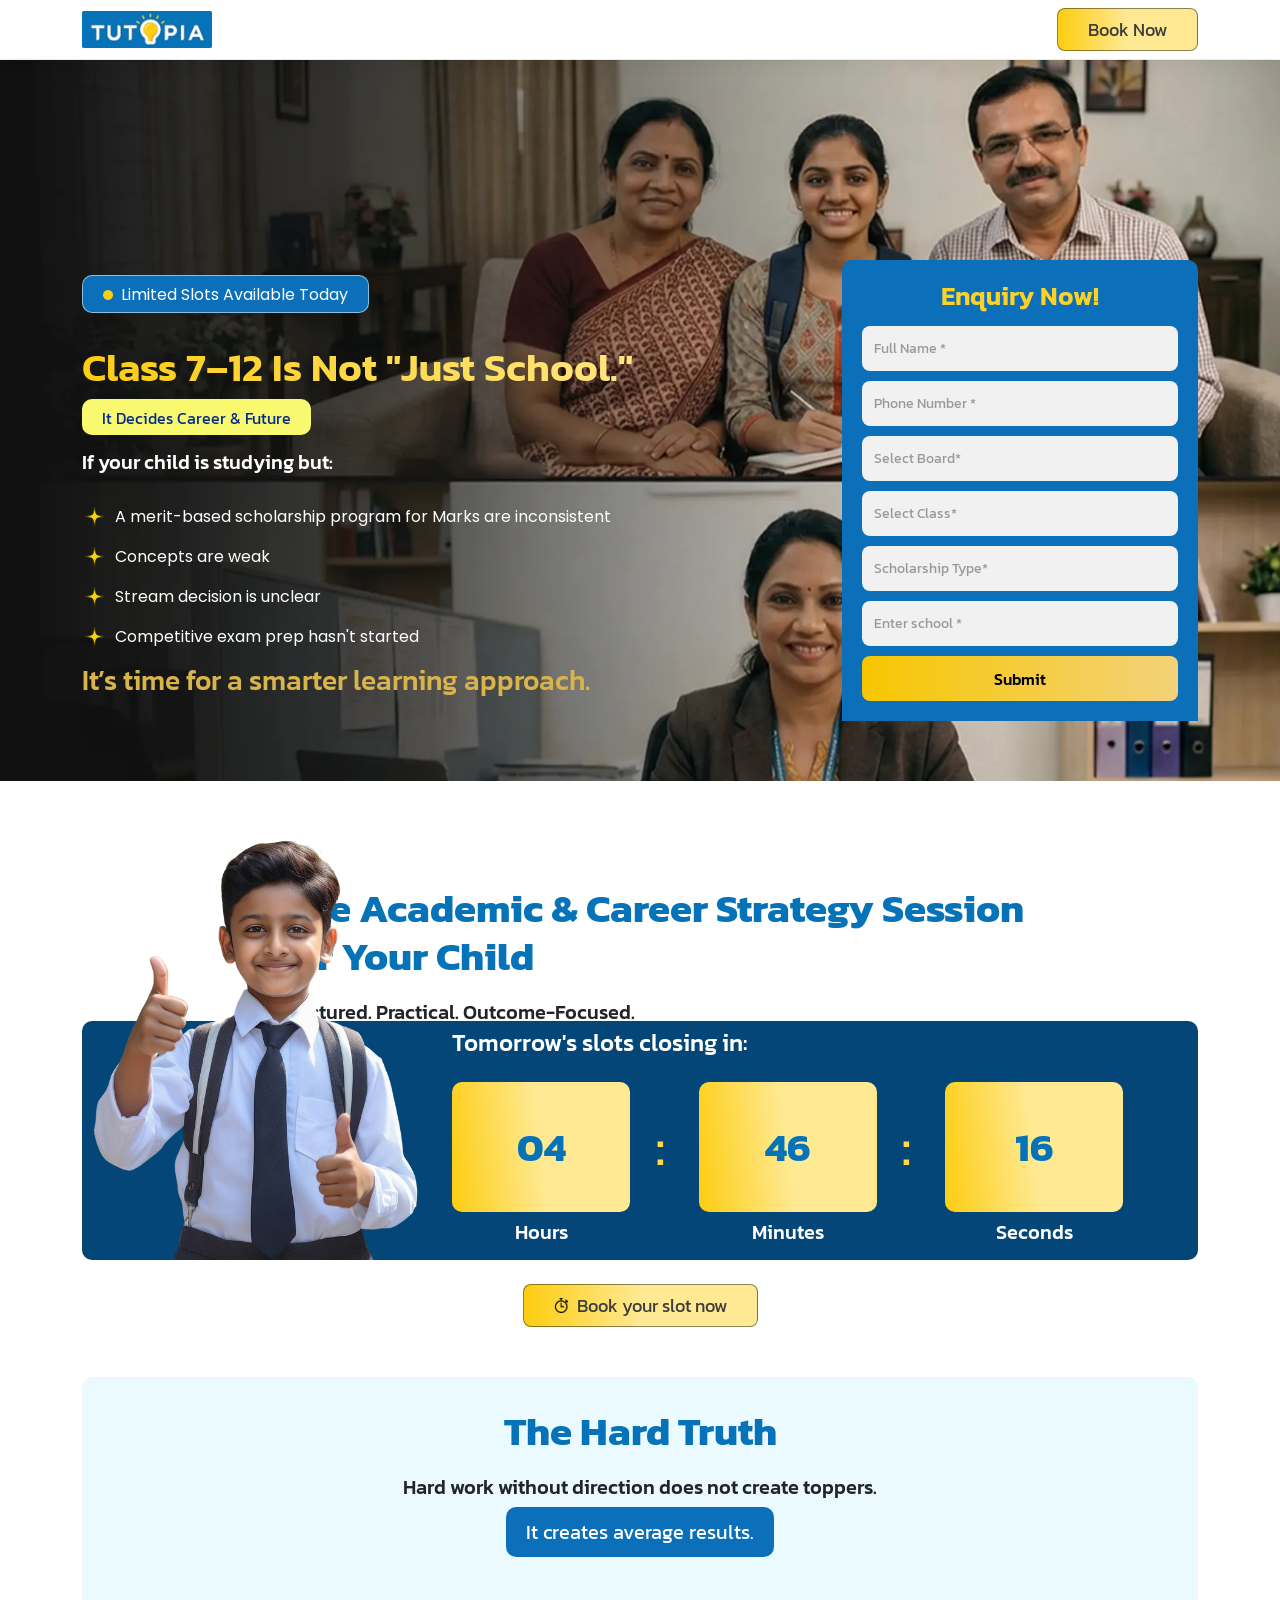
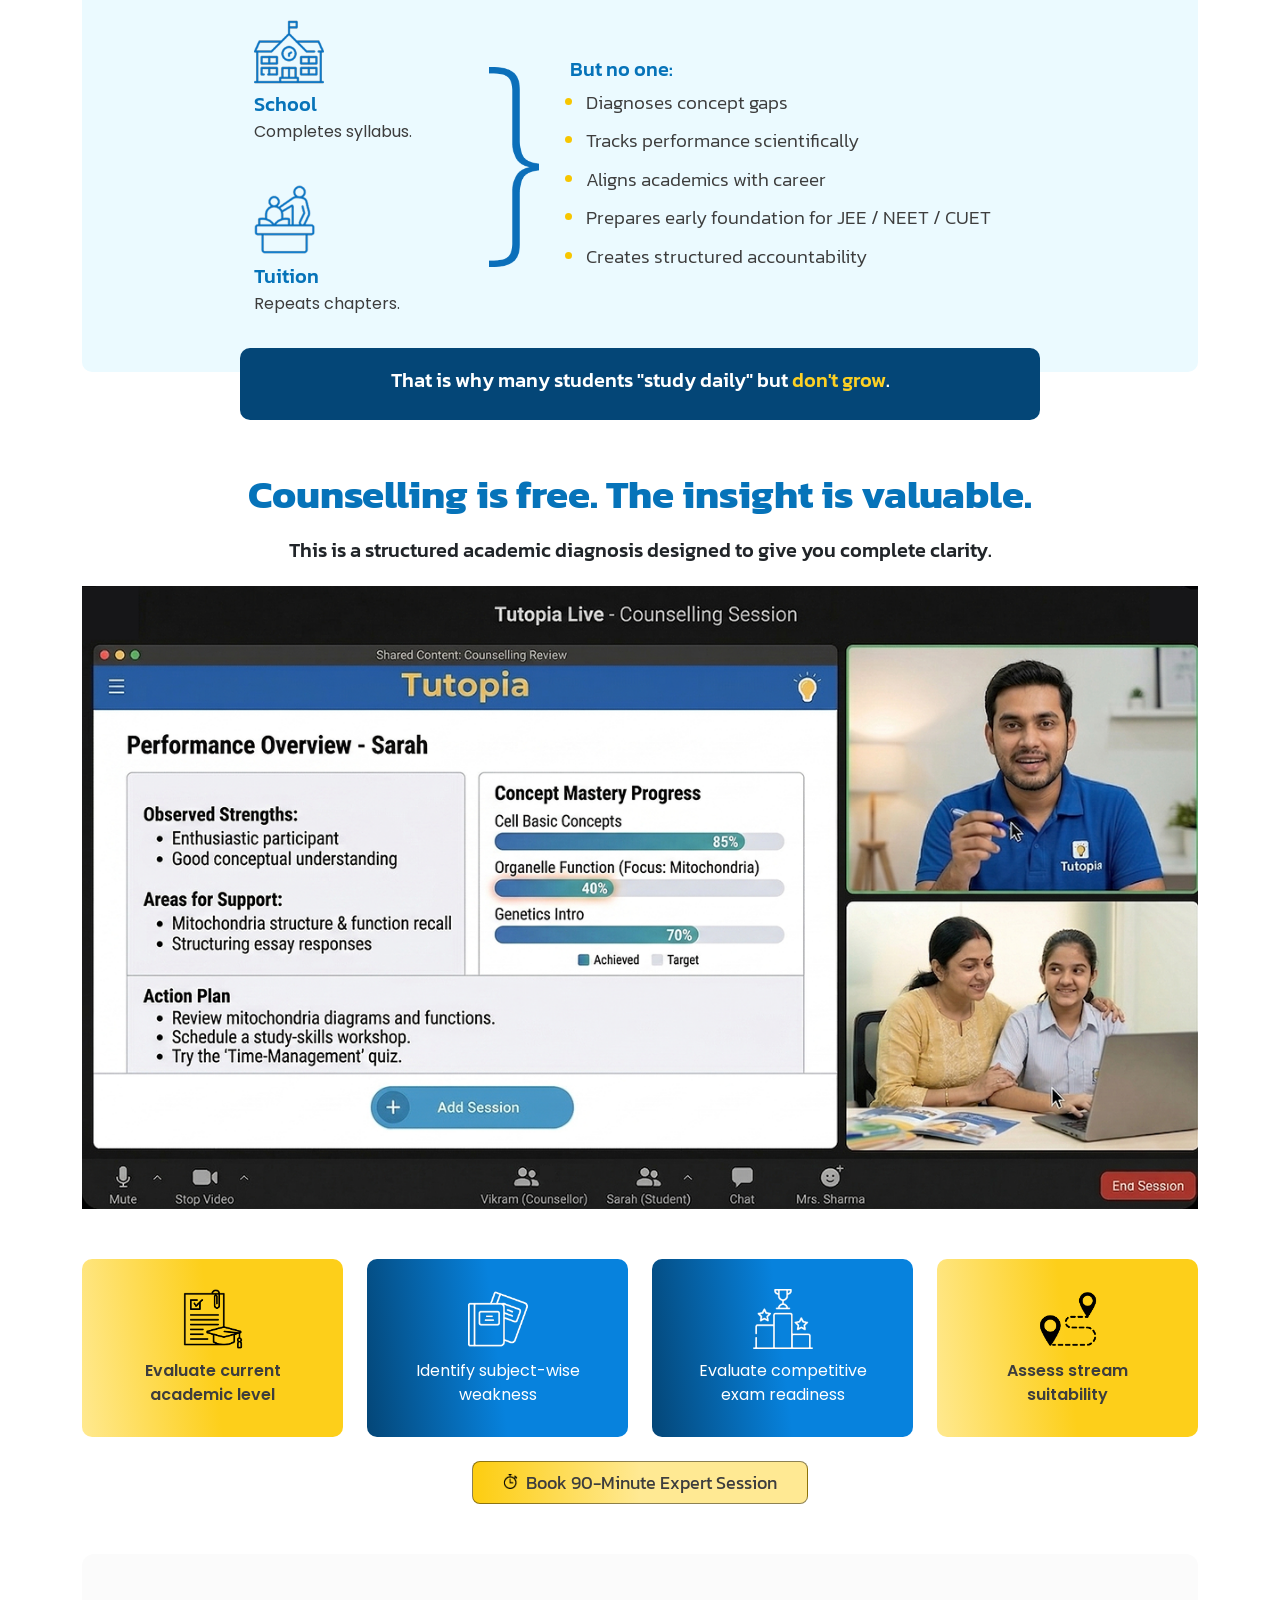
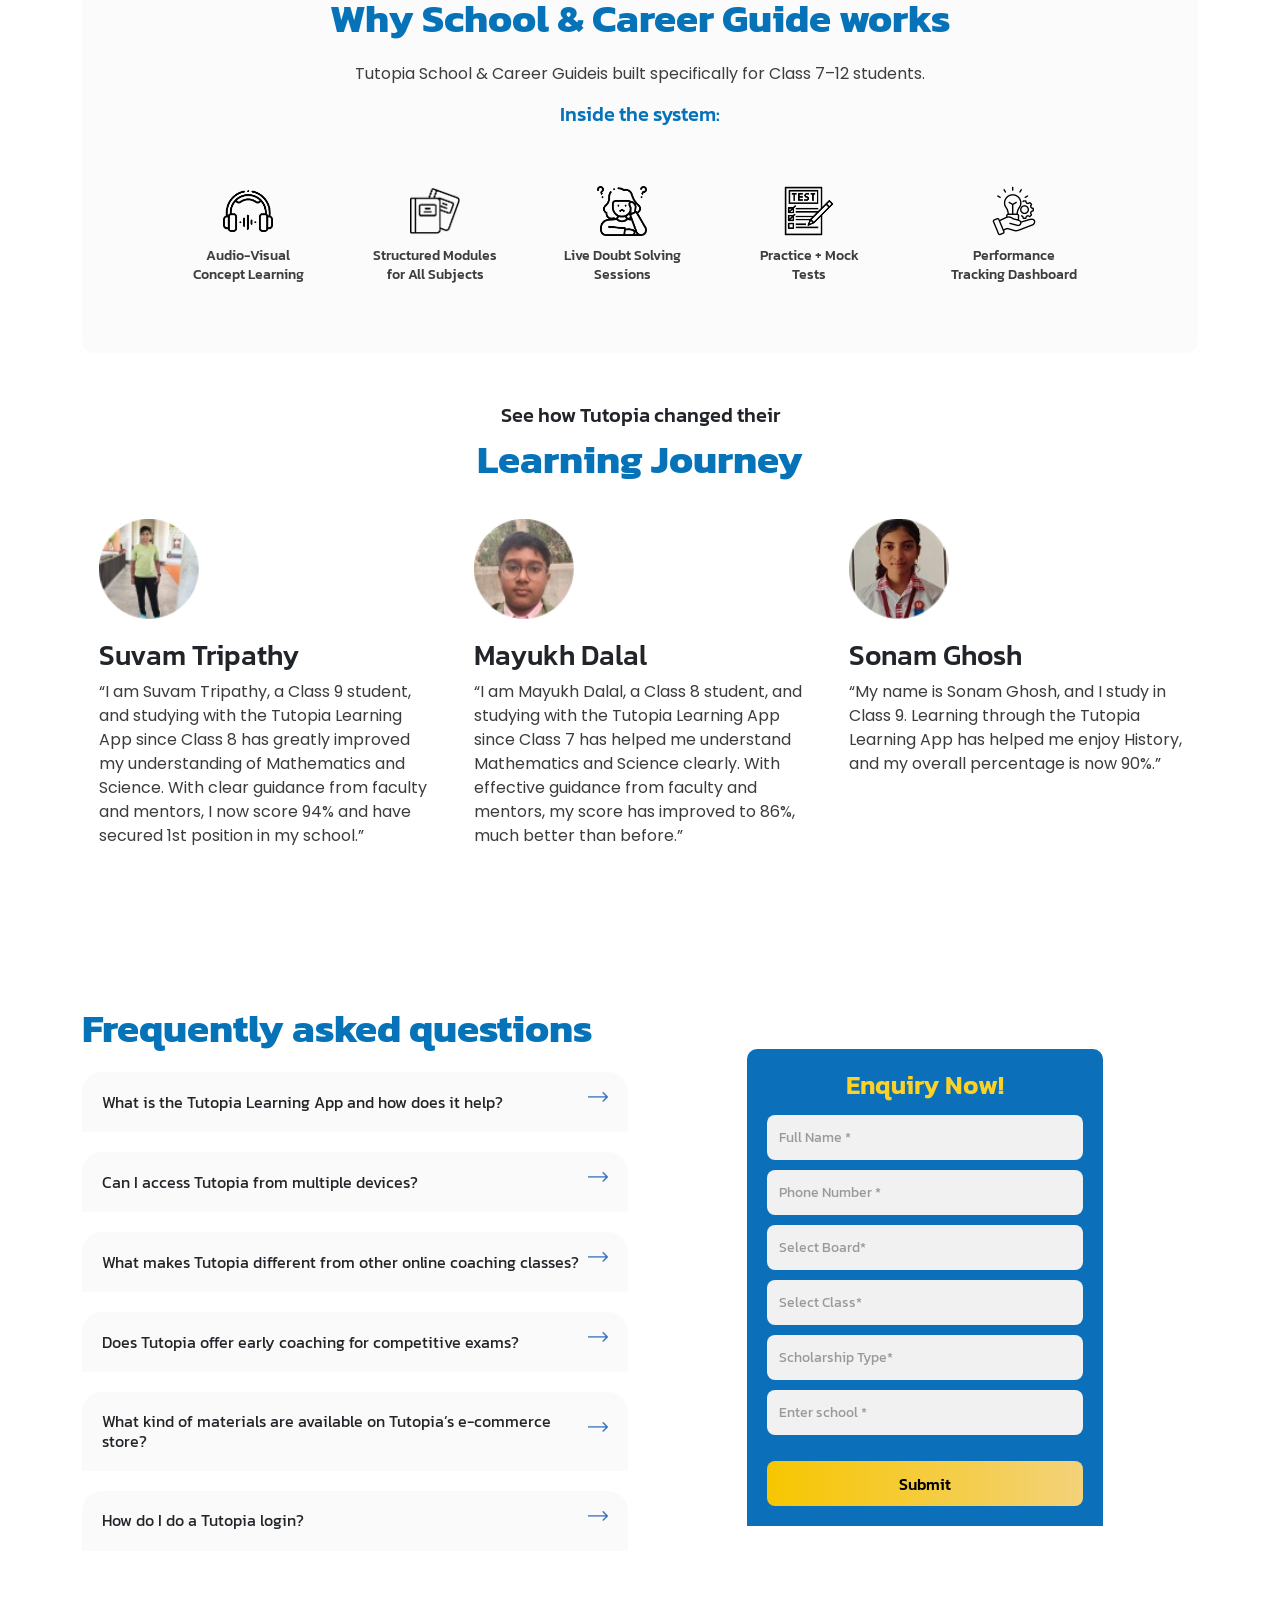
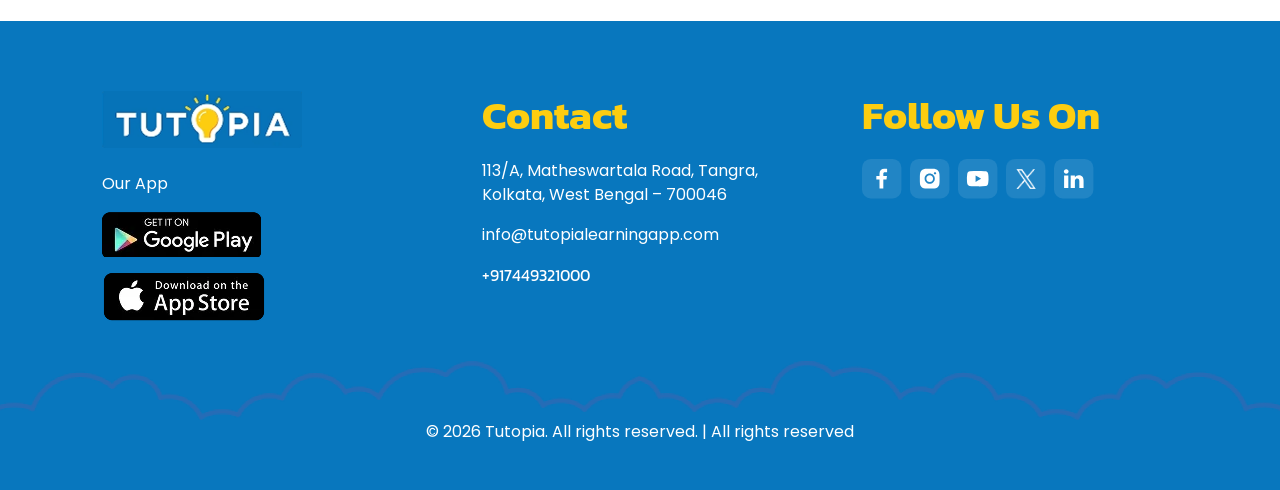
==== commit bfcd2fa3: "ii" ====
--- a/index.html
+++ b/index.html
@@ -698,17 +698,19 @@
           <div class="footer-tetx">
             <img src="assets/img/logo1.png" alt="tutopia learning app" width="200px" class="mb-4">
 
-            <!-- <p class="text-white">
-              Tutopia Appointment
+            <p class="text-white">
+              Our App
             </p>
-            <p class="text-white">
-
-              Merit-Based Scholarships for
-              WBBSE/CBSE/ICSE Students
-            </p> -->
-          </div>
-        </div>
-       
+            <div class="app-img mb-3">
+              <img src="assets/img/play-store.webp" alt="">
+            </div>
+            <div class="app-img">
+              <img src="assets/img/app-store.webp" alt="">
+            </div>
+
+          </div>
+        </div>
+
         <div class="col-lg-4 col-md-4 col-12">
           <div class="footer-tetx">
             <h2 style="color:#FDCD10;">Contact</h2>
@@ -723,18 +725,23 @@
             </a>
             <a href="tel:+917449321000" class="text-white">
               +917449321000</a>
-           </div>
-        </div>
-         <div class="col-lg-4 col-md-4 col-12">
+          </div>
+        </div>
+        <div class="col-lg-4 col-md-4 col-12">
           <div class="footer-tetx">
             <h2 style="color:#FDCD10;">Follow Us On</h2>
-             <div class="d-flex">
-              <a href="https://www.facebook.com/tutopialearningapp/" target="_blank"><img src="assets/img/Facebook.svg" alt="" class="me-2 facebook"></a>
-              <a href="https://www.instagram.com/tutopialearningapp?igsh=MWhpaDl4OHFhMnk5dg%3D%3D" target="_blank"><img src="assets/img/Instagram.svg" alt="" class="me-2 facebook"></a>
-              <a href="https://www.youtube.com/@TutopiaLearningApp" target="_blank"><img src="assets/img/YouTube.svg" alt="" class="me-2 facebook"></a>
-              <a href="https://x.com/tutopia_app/" target="_blank"><img src="assets/img/Twitter.webp" alt="" class="me-2 facebook"></a>
-              <a href="https://www.linkedin.com/company/tutopialearningapp/" target="_blank"><img src="assets/img/LinkedIn.svg" alt="" class="me-2 facebook"></a>
-             </div>
+            <div class="d-flex">
+              <a href="https://www.facebook.com/tutopialearningapp/" target="_blank"><img src="assets/img/Facebook.svg"
+                  alt="" class="me-2 facebook"></a>
+              <a href="https://www.instagram.com/tutopialearningapp?igsh=MWhpaDl4OHFhMnk5dg%3D%3D" target="_blank"><img
+                  src="assets/img/Instagram.svg" alt="" class="me-2 facebook"></a>
+              <a href="https://www.youtube.com/@TutopiaLearningApp" target="_blank"><img src="assets/img/YouTube.svg"
+                  alt="" class="me-2 facebook"></a>
+              <a href="https://x.com/tutopia_app/" target="_blank"><img src="assets/img/Twitter.webp" alt=""
+                  class="me-2 facebook"></a>
+              <a href="https://www.linkedin.com/company/tutopialearningapp/" target="_blank"><img
+                  src="assets/img/LinkedIn.svg" alt="" class="me-2 facebook"></a>
+            </div>
           </div>
         </div>
       </div>
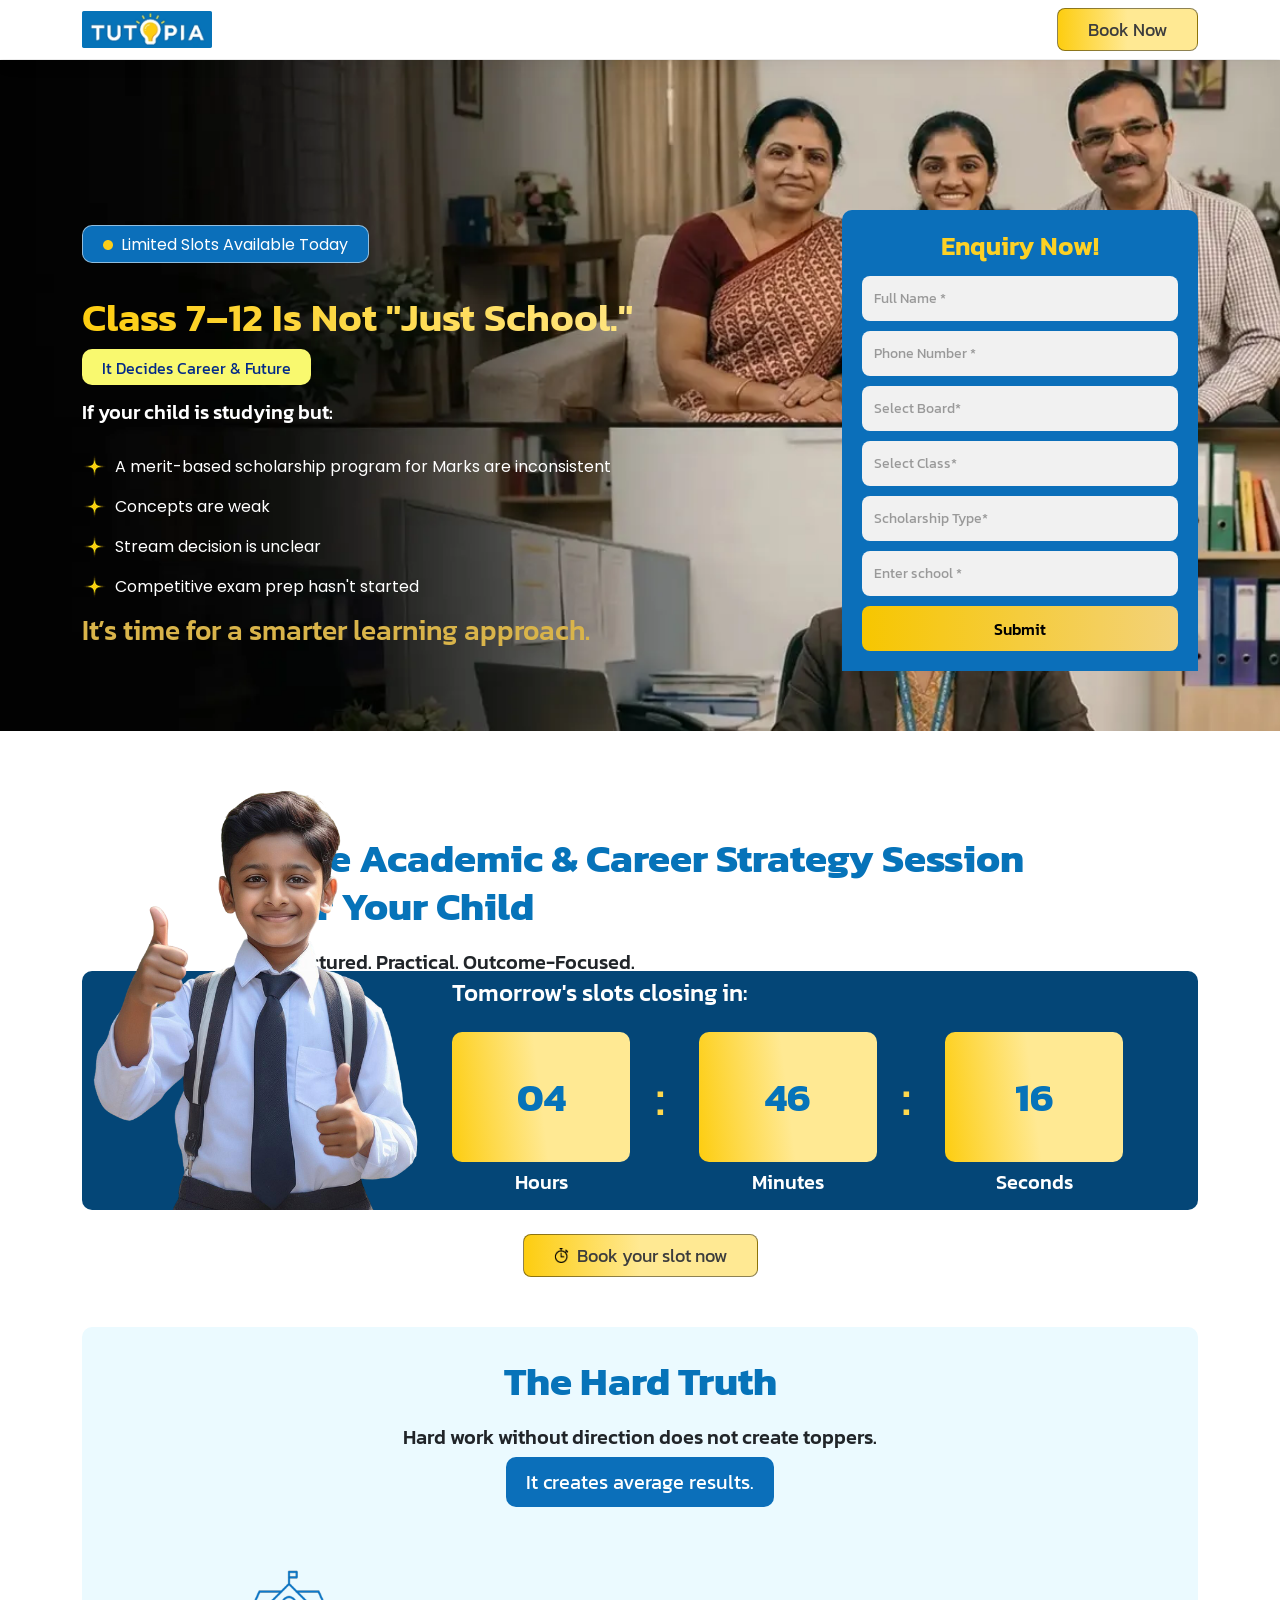
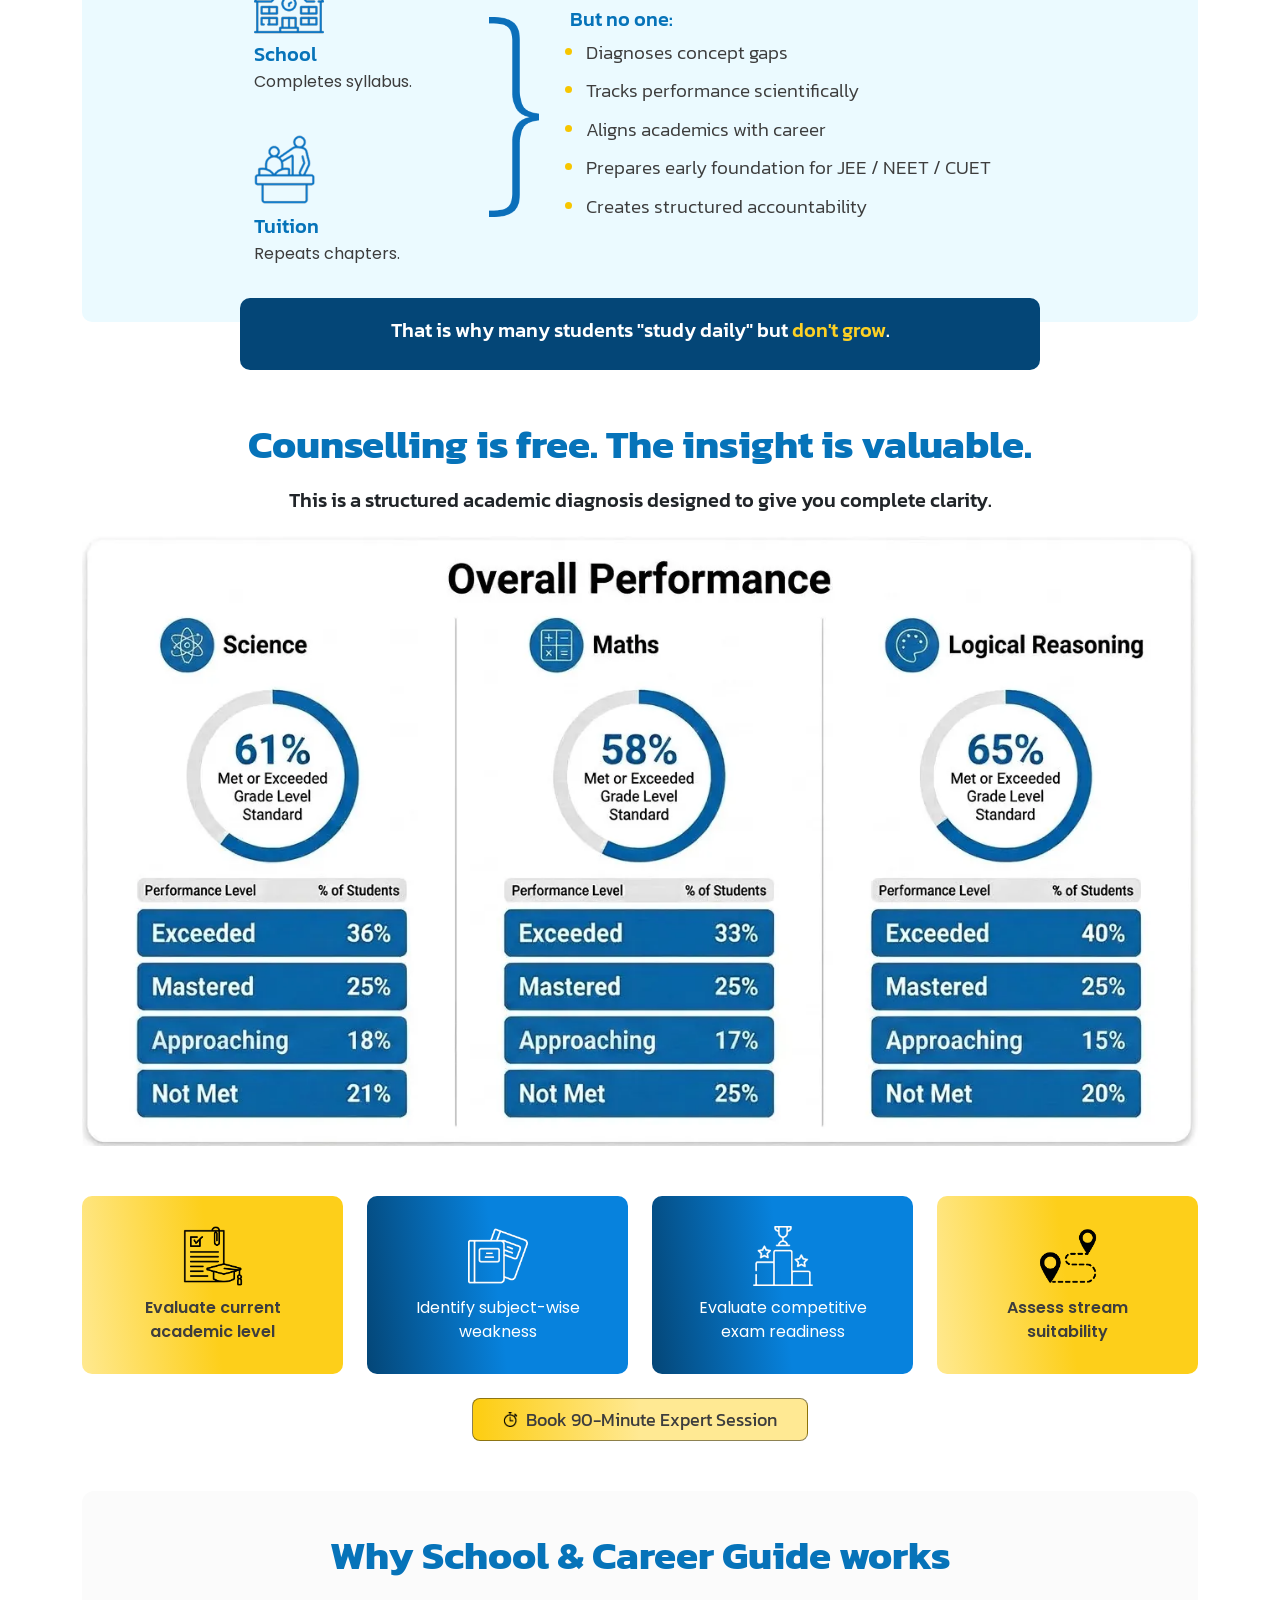
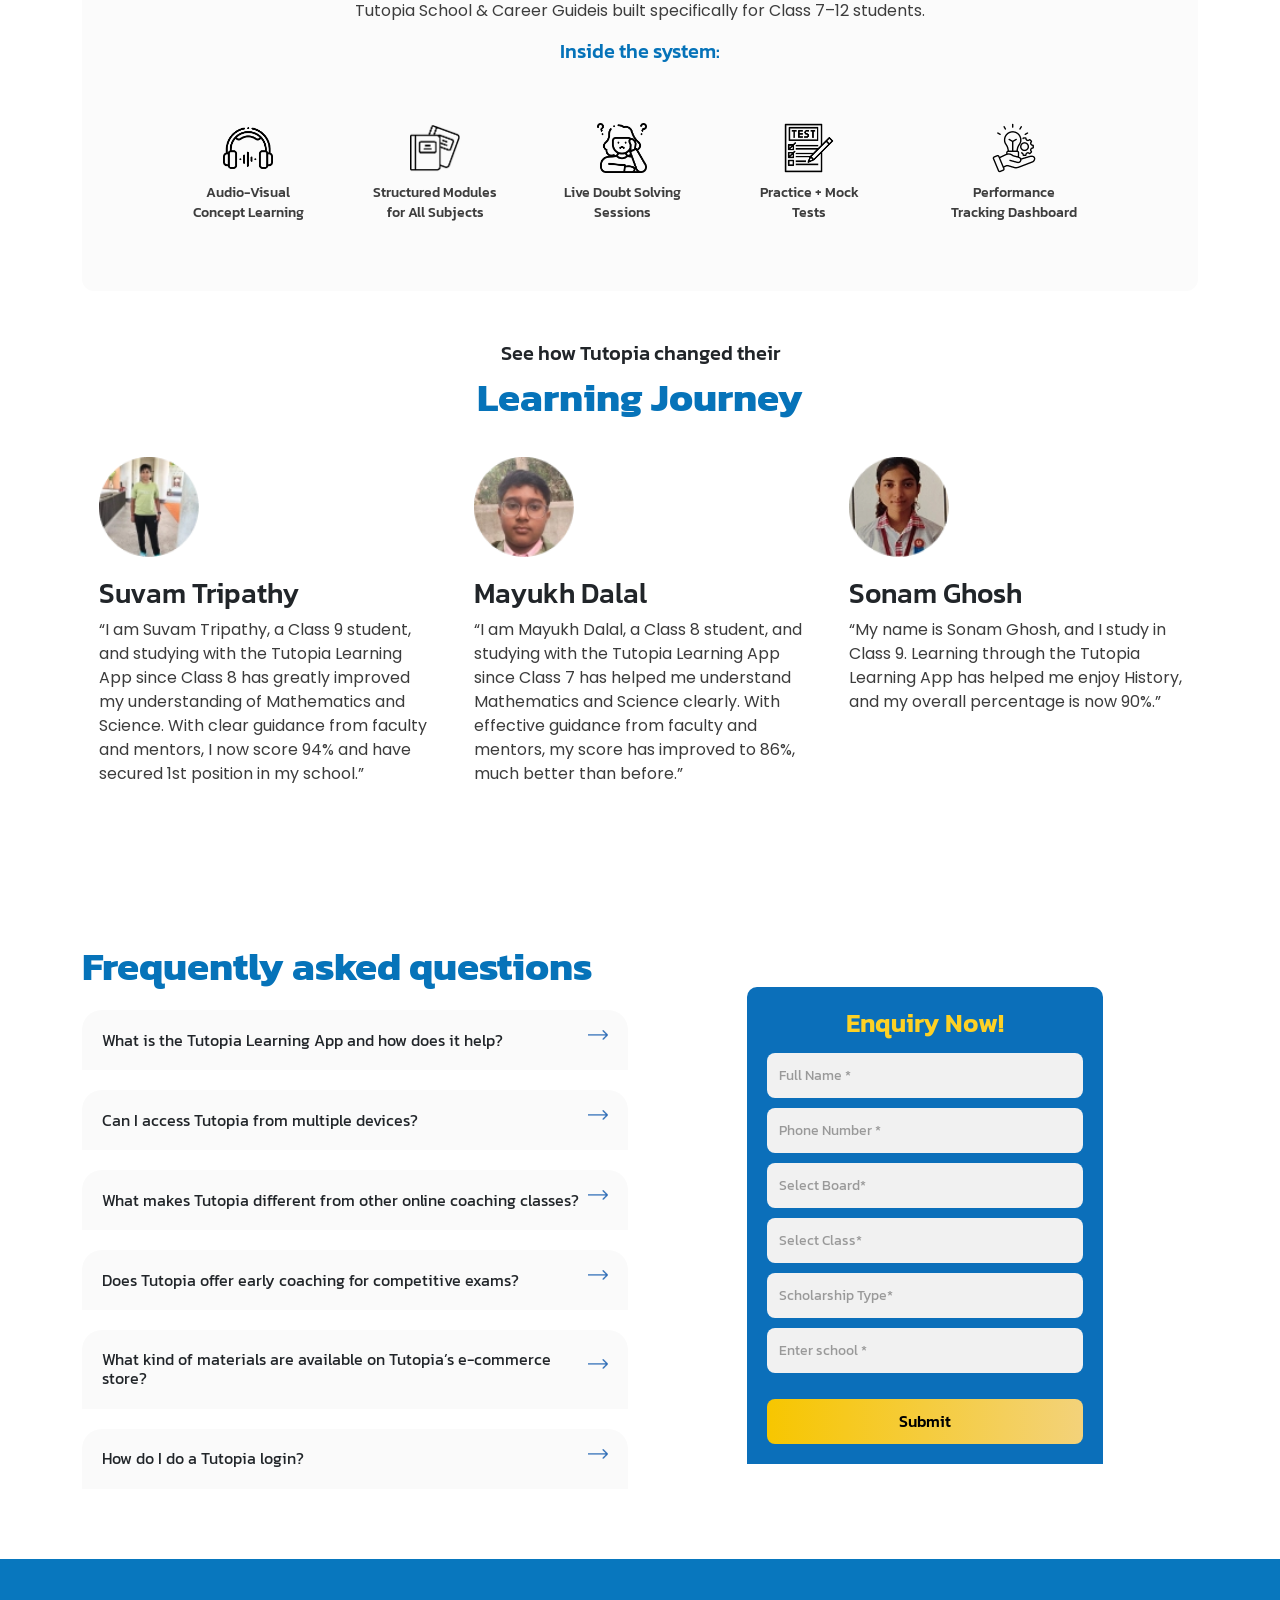
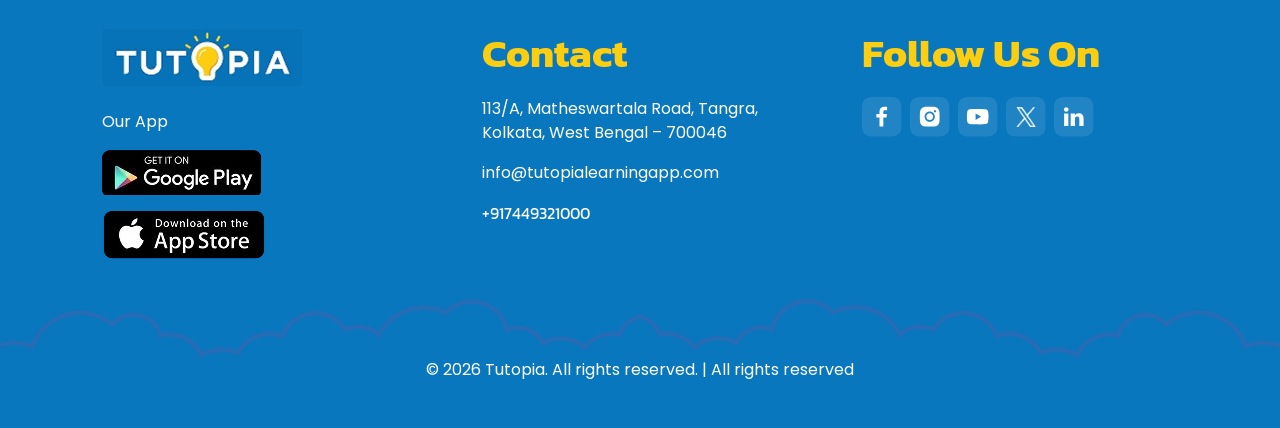
==== commit fc390ea1: "hi" ====
--- a/index.html
+++ b/index.html
@@ -28,7 +28,7 @@
           <img src="assets/img/logo1.png" alt="Tutopia Learning App" width="130px">
         </div>
         <div>
-          <button type="button" class="enquire-btn" data-bs-toggle="modal" data-bs-target="#exampleModal">
+          <button type="button" class="enquire-btn" data-bs-toggle="modal" data-bs-target="#staticBackdrop">
             Book Now</button>
         </div>
       </div>
@@ -174,7 +174,7 @@
       </div>
       <div class="text-center mt-4 d-flex align-items-centre justify-content-center">
 
-        <button type="button" class="enquire-btn" data-bs-toggle="modal" data-bs-target="#exampleModal"> <img
+        <button type="button" class="enquire-btn" data-bs-toggle="modal" data-bs-target="#staticBackdrop"> <img
             src="assets/img/stopwatch.png" alt="" width="15px" height="15px" class="me-1" style="margin-top: -5px;">
           Book your slot now</button>
       </div>
@@ -262,7 +262,7 @@
         <h2>Counselling is free. The insight is valuable.</h2>
         <h5>This is a structured academic diagnosis designed to give you complete clarity.</h5>
         <div class="cons-img mt-4">
-          <img src="assets/img/tutopia-live.png" alt="" class="img-fluid">
+          <img src="assets/img/logical.webp" alt="" class="img-fluid">
         </div>
       </div>
     </div>
@@ -311,7 +311,7 @@
         </div>
         <div class="text-center mt-4 d-flex align-items-centre justify-content-center">
 
-          <button type="button" class="enquire-btn" data-bs-toggle="modal" data-bs-target="#exampleModal"> <img
+          <button type="button" class="enquire-btn" data-bs-toggle="modal" data-bs-target="#staticBackdrop"> <img
               src="assets/img/stopwatch.png" alt="" width="15px" height="15px" class="me-1" style="margin-top: -5px;">
             Book 90-Minute Expert Session</button>
         </div>
@@ -754,7 +754,57 @@
     </div>
   </section>
 
-
+  <!-- Button trigger modal -->
+
+
+  <!-- Modal -->
+  <div class="modal fade" id="staticBackdrop" data-bs-backdrop="static" data-bs-keyboard="false" tabindex="-1"
+    aria-labelledby="staticBackdropLabel" aria-hidden="true">
+    <div class="modal-dialog">
+      <div class="modal-content">
+         <div class="modal-body">
+          <button type="button" class="btn-close" data-bs-dismiss="modal" aria-label="Close"></button>
+          <div class="enquiry-card" style="border-radius:0px;">
+            <div class="text-center">
+              <h5 class="enquiry-title">Enquiry Now!</h5>
+            </div>
+            <div class="form-box">
+              <input type="text" class="form-control" placeholder="Full Name *" required>
+              <input type="text" class="form-control" placeholder="Phone Number *" required>
+
+              <select class="form-select" required>
+                <option value="">Select Board*</option>
+                <option value="WB English Medium">WB English Medium</option>
+                <option value="WB Bengali Medium">WB Bengali Medium</option>
+
+                <option value="ICSE">ICSE</option>
+                <option value="CBSE">CBSE</option>
+              </select>
+
+              <select class="form-select" required>
+                <option value="">Select Class*</option>
+                <option value="Class 7">Class 7</option>
+                <option value="Class 8">Class 8</option>
+                <option value="Class 9">Class 9</option>
+                <option value="Class 10">Class 10</option>
+                <option value="Class 11">Class 11</option>
+                <option value="Class 12">Class 12</option>
+              </select>
+              <select class="form-select" required>
+                <option value="">Scholarship Type*</option>
+                <option value="Merit Based">Merit Based</option>
+                <option value="Need Based">Need Based</option>
+              </select>
+
+              <input type="text" class="form-control" placeholder="Enter school *" required>
+            </div>
+            <button class="submit-btn mt-3">Submit</button>
+          </div>
+        </div>
+
+      </div>
+    </div>
+  </div>
 
 
 
--- a/assets/css/style.css
+++ b/assets/css/style.css
@@ -148,7 +148,7 @@
   background-image: url(../img/banner.webp);
   background-size: cover;
   background-repeat: no-repeat;
-  padding: 200px 0px 60px 0px;
+  padding: 150px 0px 60px 0px;
 }
 
 .wbs {
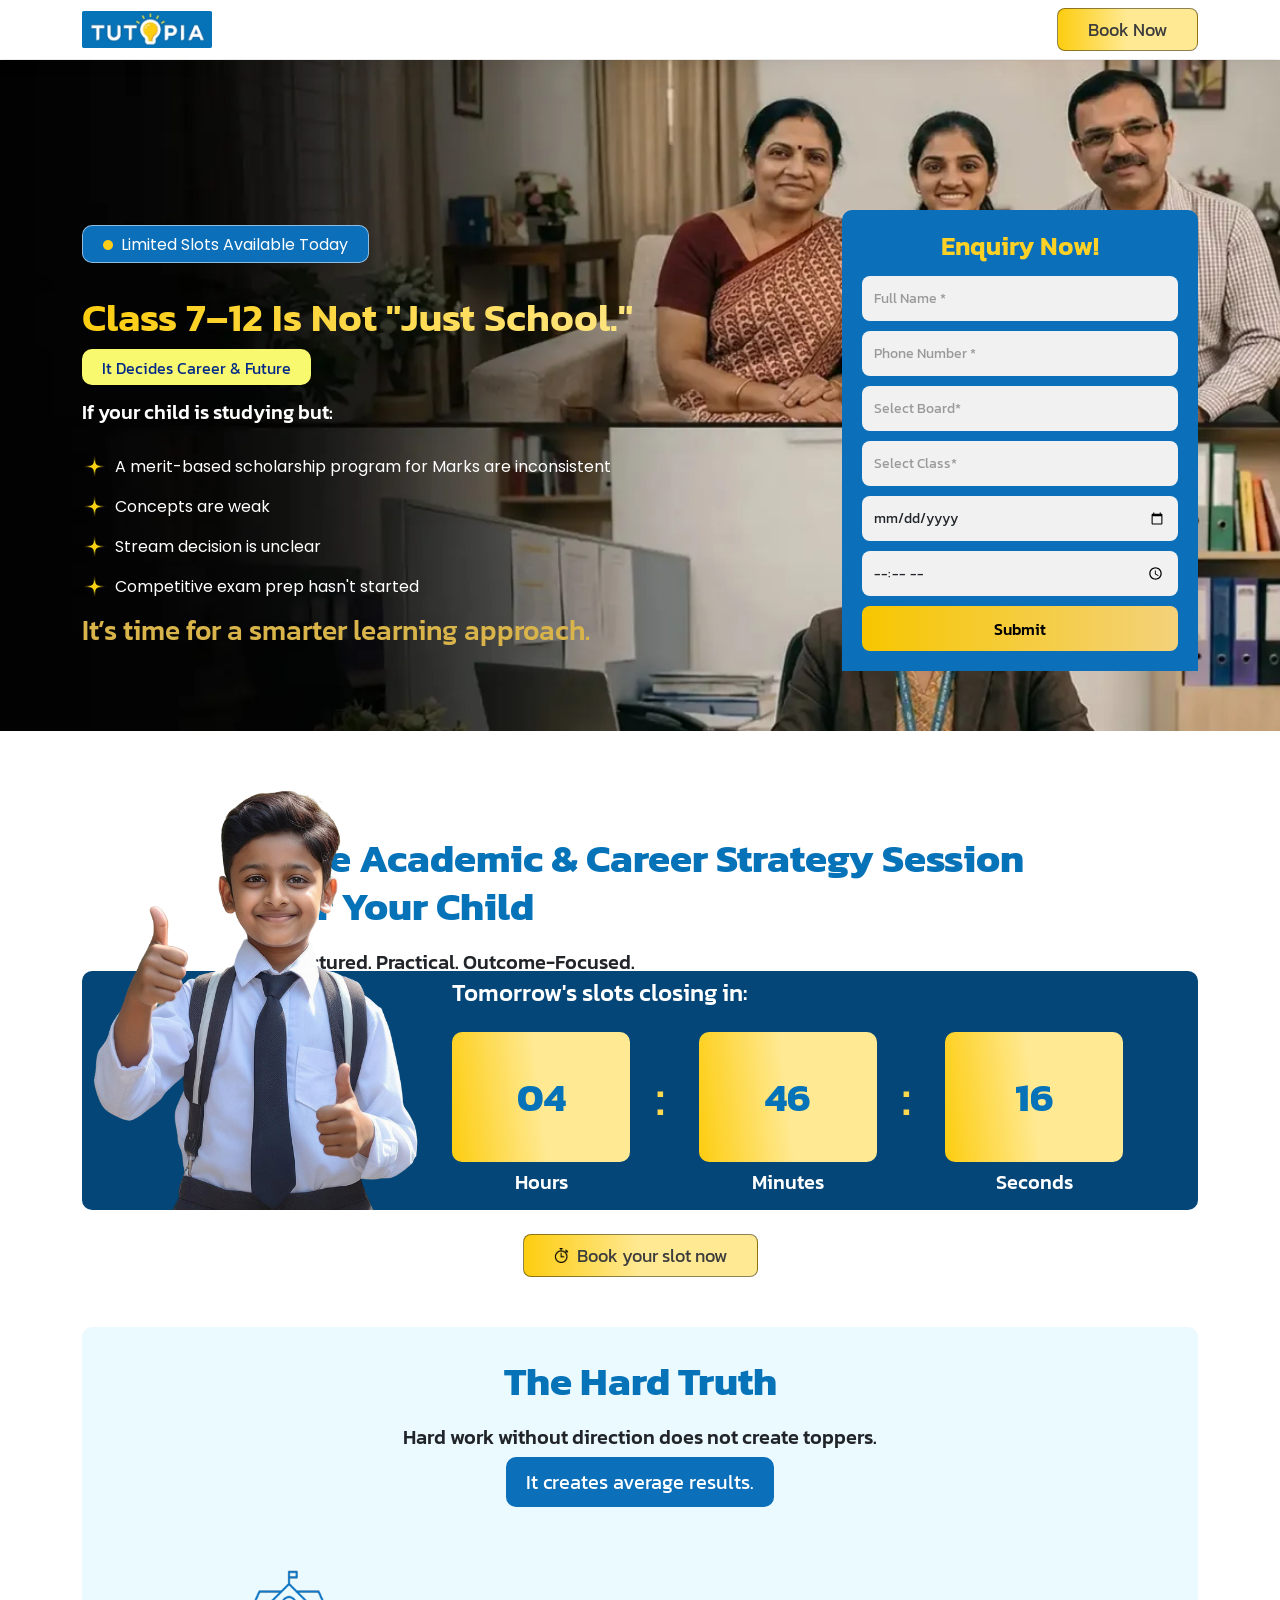
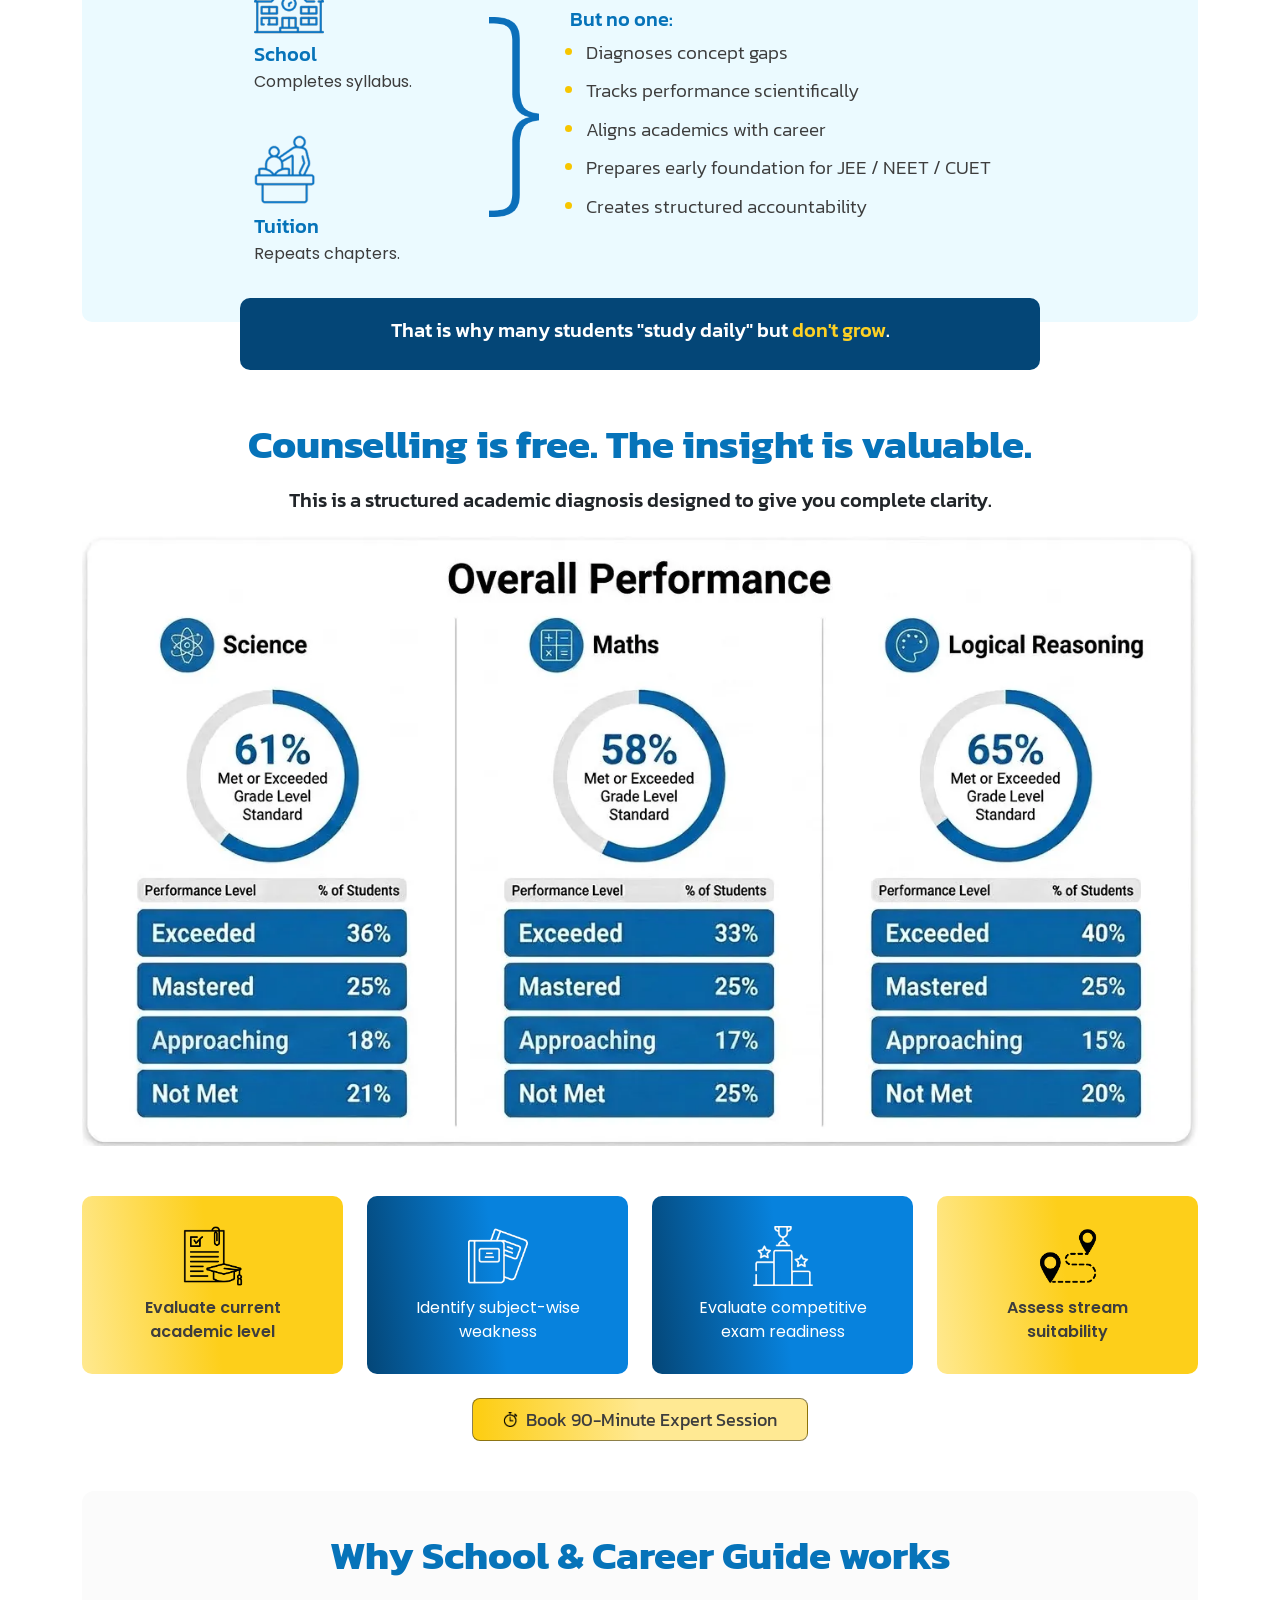
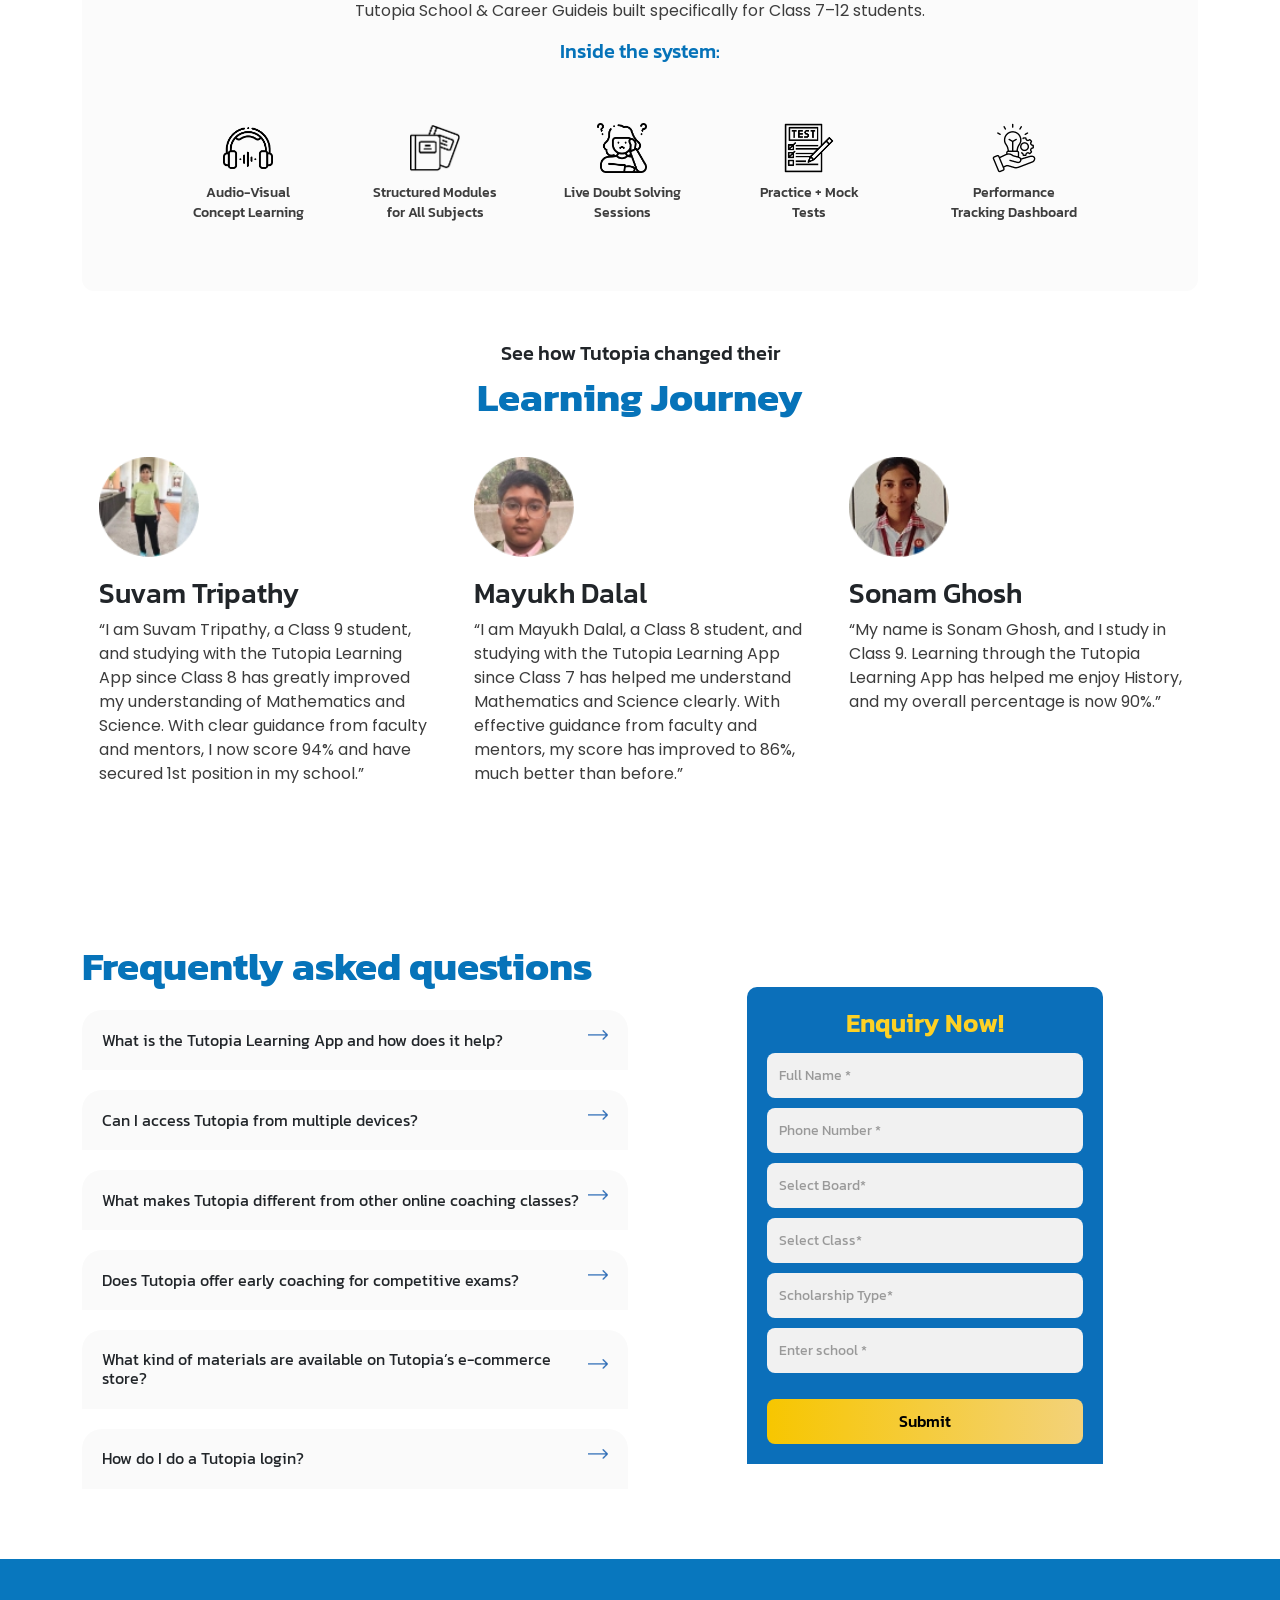
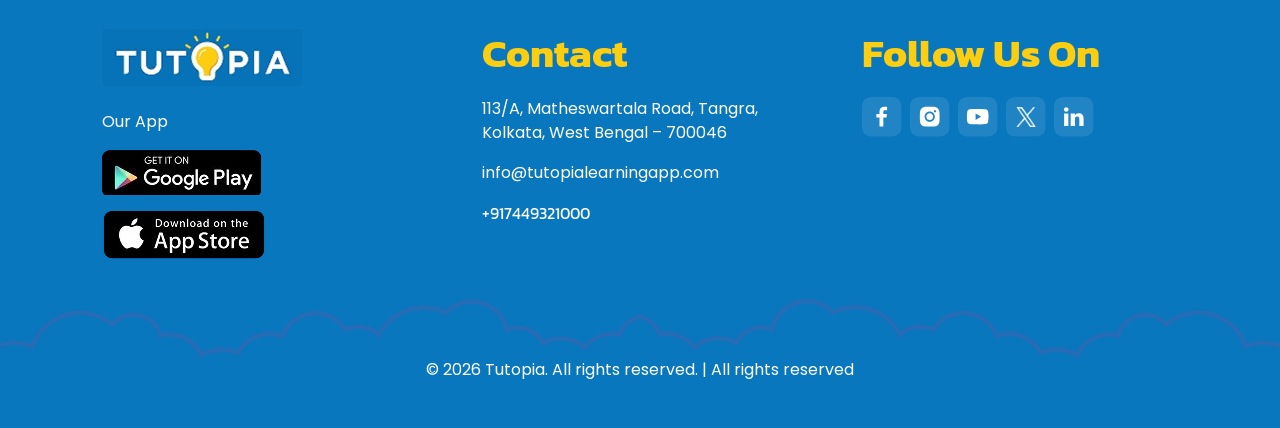
==== commit 5ccaffb8: "hii" ====
--- a/index.html
+++ b/index.html
@@ -100,13 +100,16 @@
                 <option value="Class 11">Class 11</option>
                 <option value="Class 12">Class 12</option>
               </select>
-              <select class="form-select" required>
+
+              <input type="date" class="form-control" required>
+              <input type="time" class="form-control" required>
+              <!-- <select class="form-select" required>
                 <option value="">Scholarship Type*</option>
                 <option value="Merit Based">Merit Based</option>
                 <option value="Need Based">Need Based</option>
-              </select>
-
-              <input type="text" class="form-control" placeholder="Enter school *" required>
+              </select> -->
+
+              <!-- <input type="text" class="form-control" placeholder="Enter school *" required> -->
             </div>
             <button class="submit-btn">Submit</button>
           </div>
@@ -762,7 +765,7 @@
     aria-labelledby="staticBackdropLabel" aria-hidden="true">
     <div class="modal-dialog">
       <div class="modal-content">
-         <div class="modal-body">
+        <div class="modal-body">
           <button type="button" class="btn-close" data-bs-dismiss="modal" aria-label="Close"></button>
           <div class="enquiry-card" style="border-radius:0px;">
             <div class="text-center">
--- a/assets/css/style.css
+++ b/assets/css/style.css
@@ -33,9 +33,11 @@
 .smatre {
   color: #d9b44a;
 }
-.facebook{
+
+.facebook {
   width: 40px;
 }
+
 .enquire-btn {
   background: #FDCD10;
   background: linear-gradient(90deg, rgba(253, 205, 16, 1) 0%, rgba(255, 233, 147, 1) 50%);
@@ -70,13 +72,14 @@
   z-index: 1000;
 
   /* Modern Shadow */
-  box-shadow: 
+  box-shadow:
     0 4px 20px rgba(0, 0, 0, 0.06),
     0 1px 3px rgba(0, 0, 0, 0.08);
 
   /* Optional Glass Effect */
   backdrop-filter: blur(10px);
 }
+
 .enquiry-card {
   width: 100%;
   background: #0B6FBA;
@@ -699,7 +702,7 @@
 
 @media screen and (max-width: 767px) {
   .banner {
-    padding: 118px 0px 60px 0px;
+    padding: 60px 0px 60px 0px;
   }
 
   h2 {
@@ -746,9 +749,9 @@
   }
 
   .win-img {
-        position: relative;
-        margin-top: -438px;
-    }
+    position: relative;
+    margin-top: -438px;
+  }
 
   .win {
     margin-top: 600px;
@@ -792,7 +795,44 @@
     padding: 10px;
     flex: 0 0 45%;
   }
+
   .footer-tetx {
     padding: 14px 10px;
-}
+  }
+
+}
+
+@media screen and (max-width: 360px) {
+  .win-img {
+
+    margin-top: -402px;
+  }
+}
+
+@media screen and (max-width: 375px) {
+  .win-img {
+
+    margin-top: -422px;
+  }
+}
+
+@media screen and (max-width: 390px) {
+  .win-img {
+    margin-top: -440px;
+  }
+
+  .wina-text {
+    top: -147%;
+  }
+}
+
+@media screen and (max-width: 430px) {
+  .win-img {
+
+    margin-top: -489px;
+  }
+
+  .wina-text {
+    top: -151%;
+  }
 }
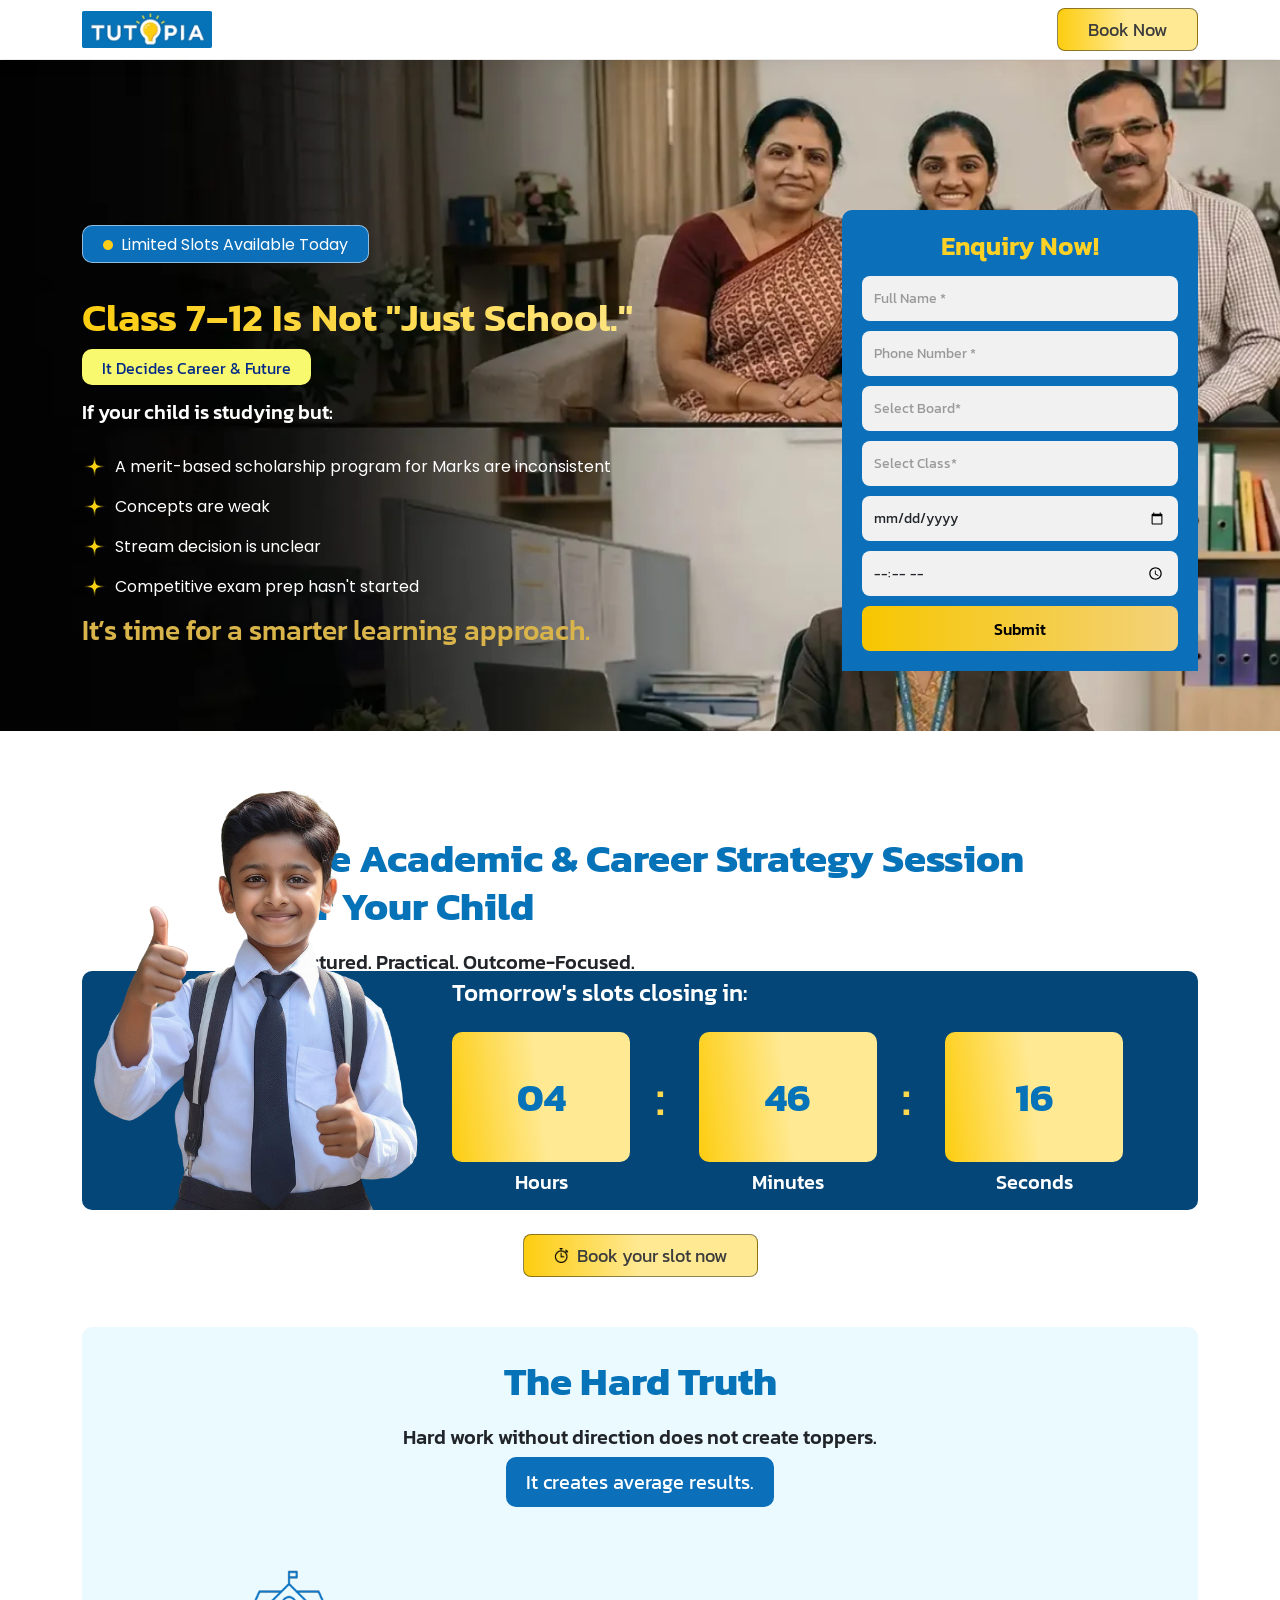
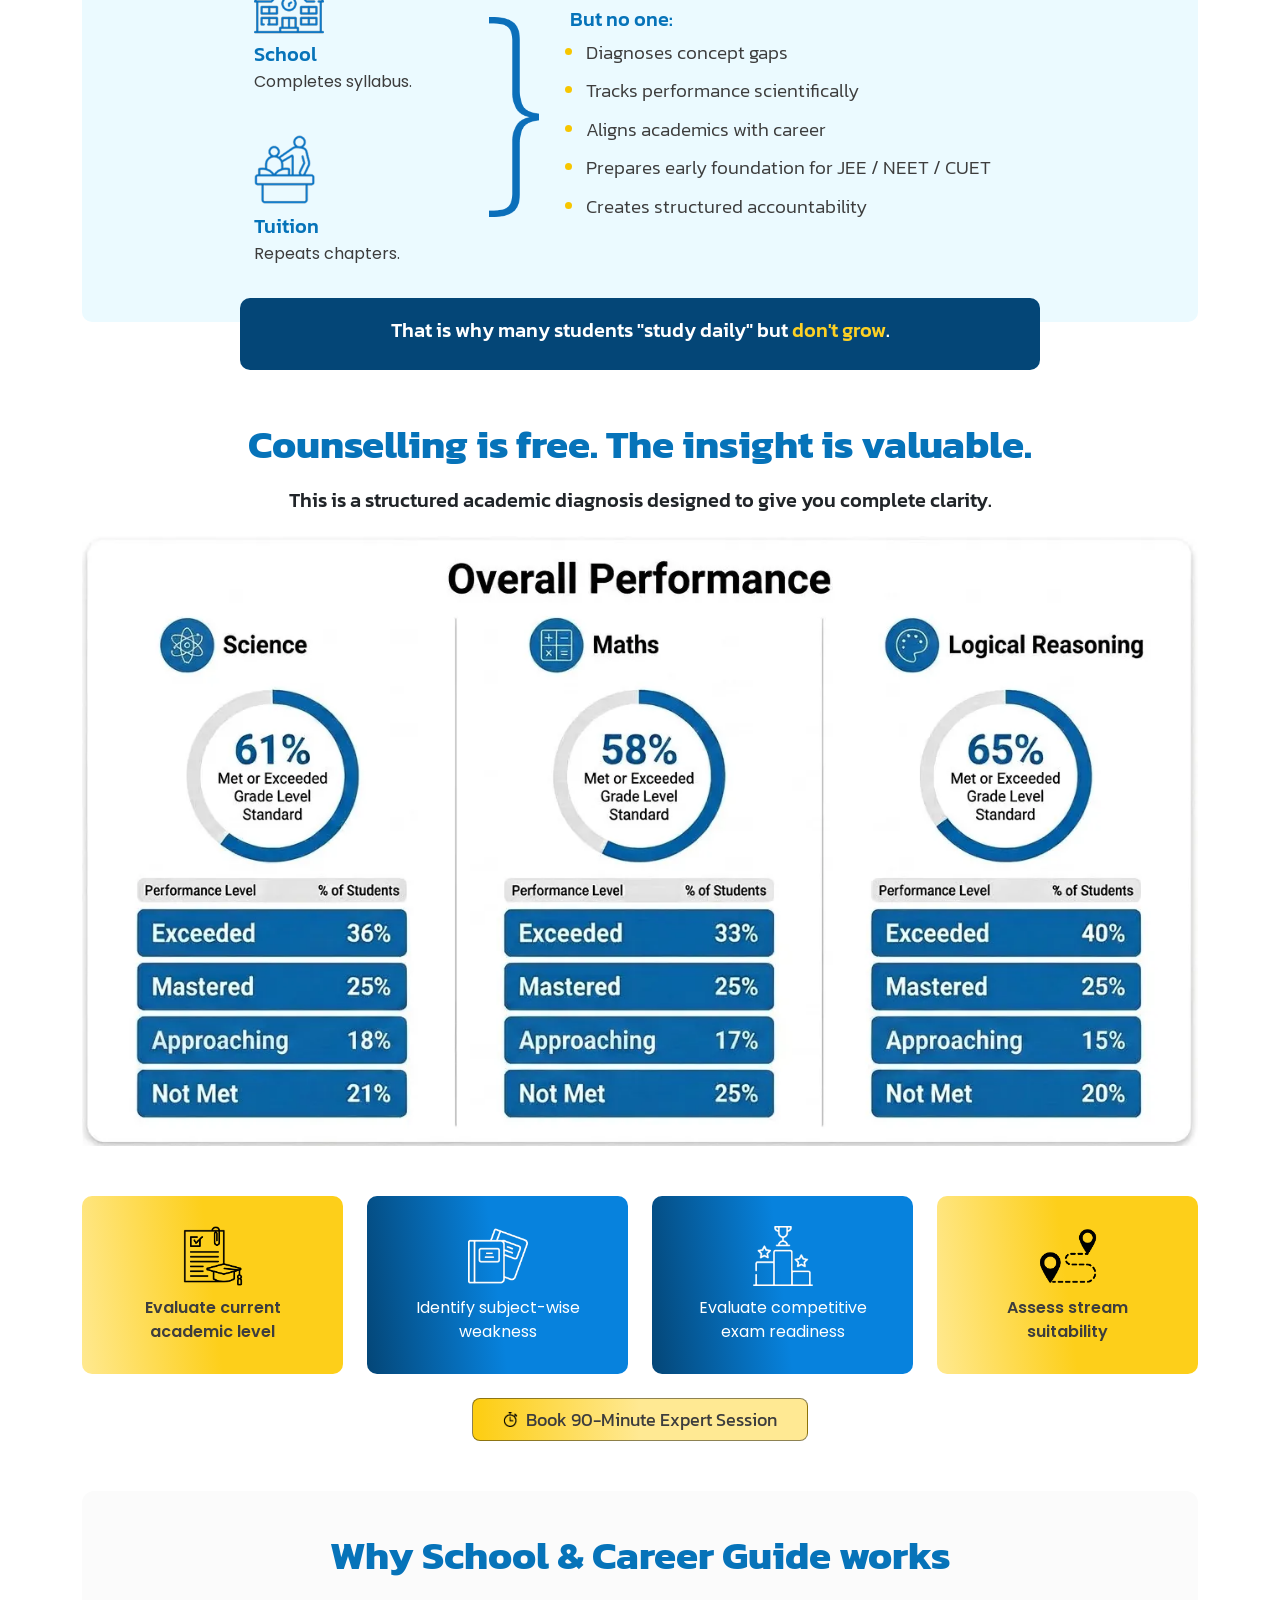
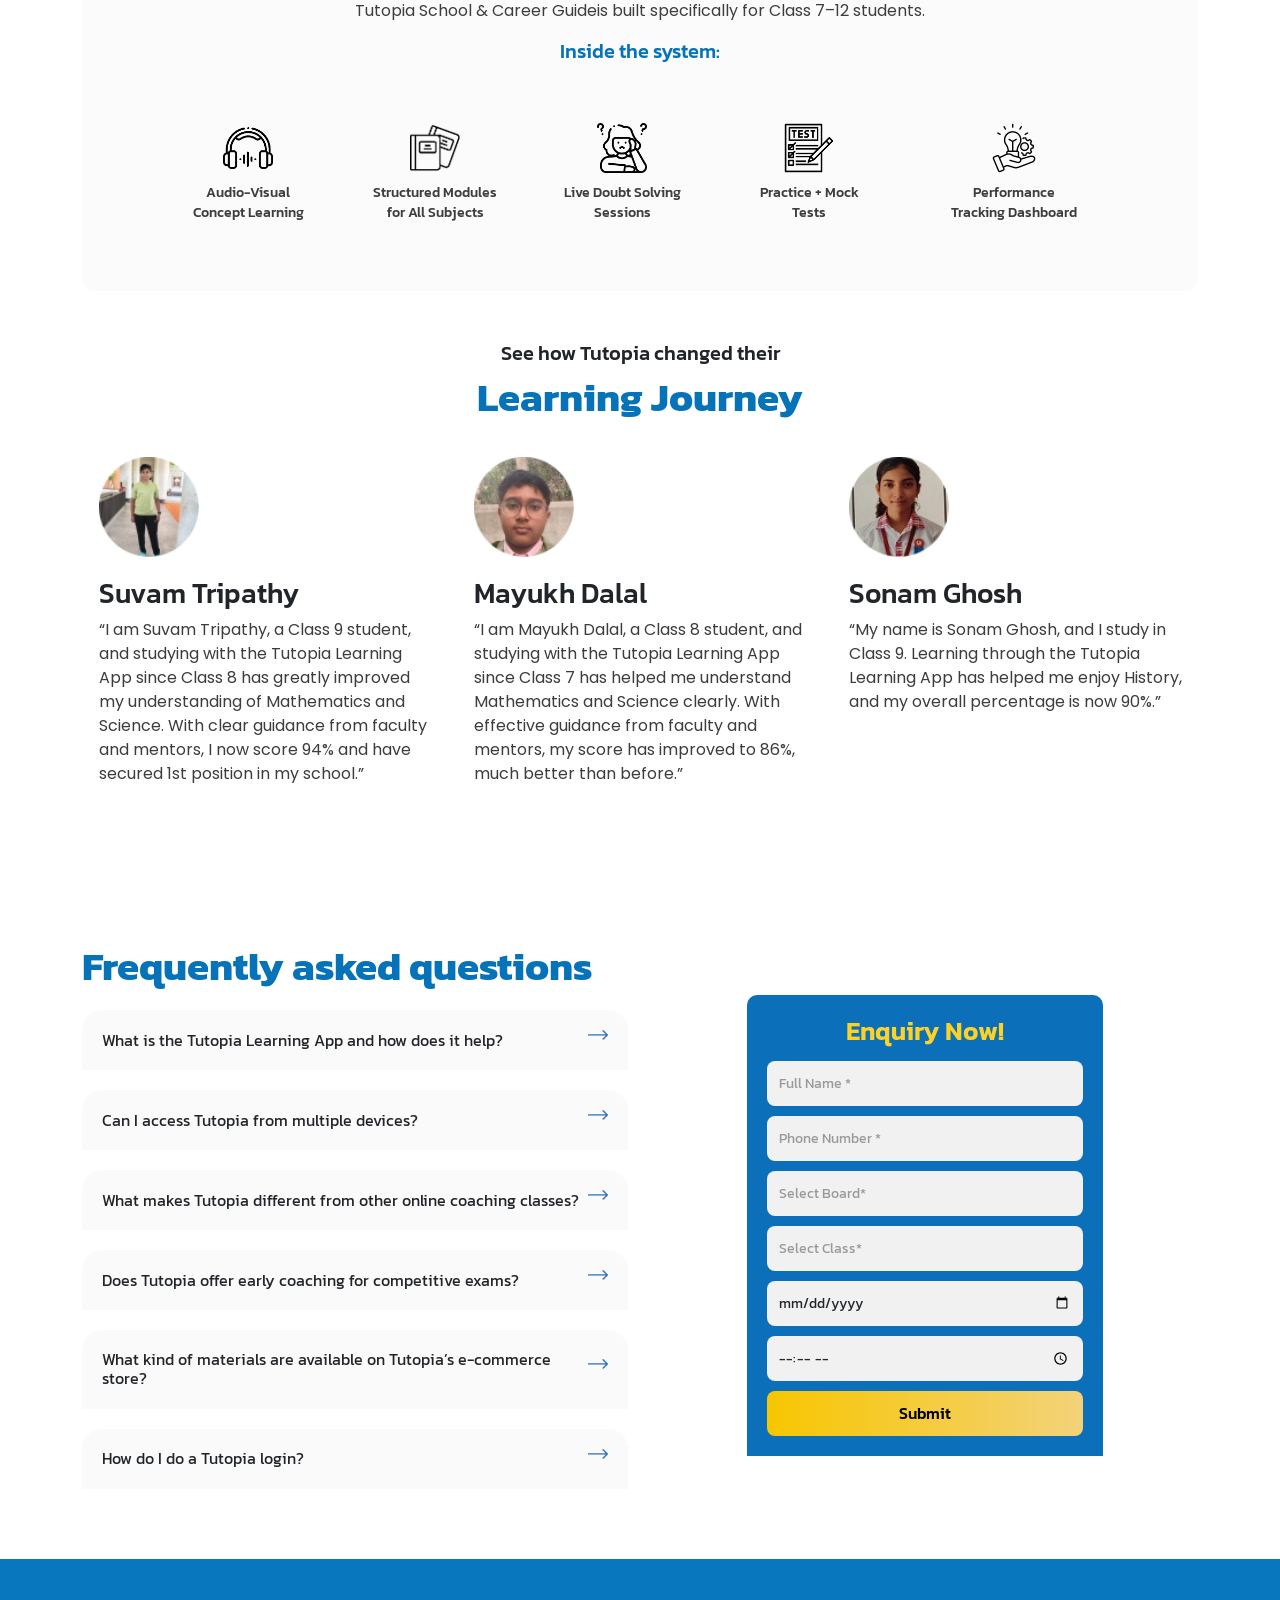
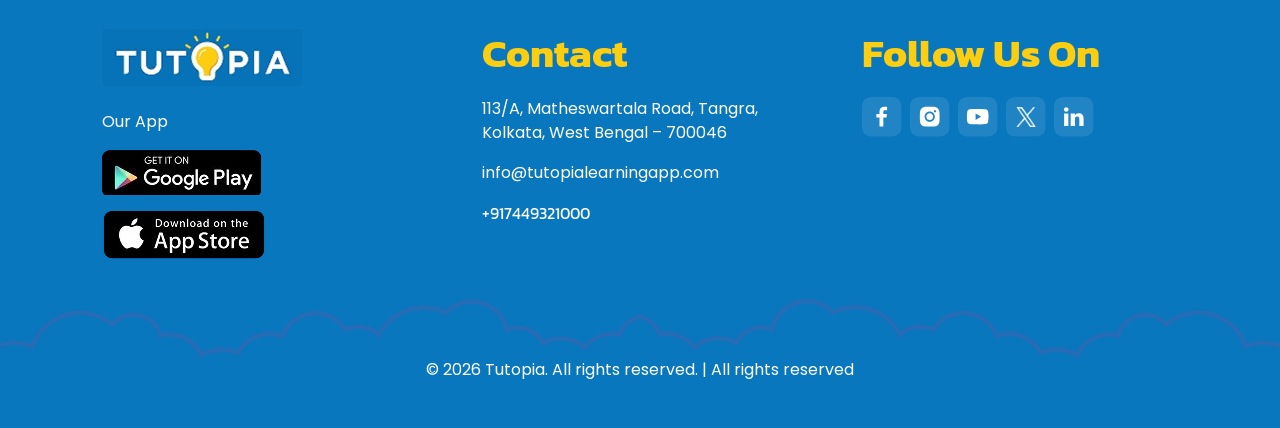
==== commit e53605c6: "hii" ====
--- a/index.html
+++ b/index.html
@@ -73,52 +73,57 @@
         </div>
         <div class="col-lg-1 col-md-1 col-1"></div>
         <div class="col-lg-4 col-md-4 col-12">
-          <div class="enquiry-card">
-            <div class="text-center">
-              <h5 class="enquiry-title">Enquiry Now!</h5>
-            </div>
-
-            <div class="form-box">
-              <input type="text" class="form-control" placeholder="Full Name *" required>
-              <input type="text" class="form-control" placeholder="Phone Number *" required>
-
-              <select class="form-select" required>
-                <option value="">Select Board*</option>
-                <option value="WB English Medium">WB English Medium</option>
-                <option value="WB Bengali Medium">WB Bengali Medium</option>
-
-                <option value="ICSE">ICSE</option>
-                <option value="CBSE">CBSE</option>
-              </select>
-
-              <select class="form-select" required>
-                <option value="">Select Class*</option>
-                <option value="Class 7">Class 7</option>
-                <option value="Class 8">Class 8</option>
-                <option value="Class 9">Class 9</option>
-                <option value="Class 10">Class 10</option>
-                <option value="Class 11">Class 11</option>
-                <option value="Class 12">Class 12</option>
-              </select>
-
-              <input type="date" class="form-control" required>
-              <input type="time" class="form-control" required>
-              <!-- <select class="form-select" required>
+          <form class="enquiryForm">
+            <div class="enquiry-card">
+              <div class="text-center">
+                <h5 class="enquiry-title">Enquiry Now!</h5>
+              </div>
+
+              <div class="form-box">
+                <input type="text" class="form-control" placeholder="Full Name *"  name="name" required>
+                <input type="text" class="form-control" placeholder="Phone Number *"  name="phone"
+                  maxlength="10" pattern="[6-9]{1}[0-9]{9}" oninput="this.value = this.value.replace(/[^0-9]/g, '')"
+                  autocomplete="off" required>
+
+                <select class="form-select"  name="board" required>
+                  <option value="">Select Board*</option>
+                  <option value="WB English Medium">WB English Medium</option>
+                  <option value="WB Bengali Medium">WB Bengali Medium</option>
+
+                  <option value="ICSE">ICSE</option>
+                  <option value="CBSE">CBSE</option>
+                </select>
+
+                <select class="form-select"  name="class_name" required>
+                  <option value="">Select Class*</option>
+                  <option value="Class 7">Class 7</option>
+                  <option value="Class 8">Class 8</option>
+                  <option value="Class 9">Class 9</option>
+                  <option value="Class 10">Class 10</option>
+                  <option value="Class 11">Class 11</option>
+                  <option value="Class 12">Class 12</option>
+                </select>
+
+                <input type="date" class="form-control"  name="date" required>
+                <input type="time" class="form-control"  name="time" required>
+                <!-- <select class="form-select" required>
                 <option value="">Scholarship Type*</option>
                 <option value="Merit Based">Merit Based</option>
                 <option value="Need Based">Need Based</option>
               </select> -->
 
-              <!-- <input type="text" class="form-control" placeholder="Enter school *" required> -->
-            </div>
-            <button class="submit-btn">Submit</button>
-          </div>
-        </div>
-      </div>
-    </div>
-  </section>
-
-  <section class="win mb">
+                <!-- <input type="text" class="form-control" placeholder="Enter school *" required> -->
+              </div>
+              <button class="submit-btn" type="submit" >Submit</button>
+            </div>
+          </form>
+
+        </div>
+      </div>
+    </div>
+  </section>
+
+  <section class="win mb d-lg-block d-none">
     <div class="container">
       <div class="wina-text">
         <h2 style="text-align:left">Free Academic & Career Strategy Session <br>
@@ -136,6 +141,73 @@
           </div>
           <div class="col-lg-8 col-md-9 col-12">
             <h4 class="text-white mb-4">Tomorrow's slots closing in:</h4>
+            <div class="row">
+              <div class="col-lg-4 col-md-4 col-6">
+                <div class="fds">
+                  <div class="win-text">
+                    <h2 class="mb-0">04</h2>
+                  </div>
+                  <div class="text-center">
+                    <h5 class="text-white mt-2">Hours</h5>
+                  </div>
+                  <div class="dots">:</div>
+                </div>
+
+              </div>
+              <div class="col-lg-4 col-md-4 col-6">
+                <div class="fds">
+                  <div class="win-text">
+                    <h2 class="mb-0">46</h2>
+                  </div>
+                  <div class="text-center">
+                    <h5 class="text-white mt-2">Minutes</h5>
+                  </div>
+                  <div class="dots">:</div>
+                </div>
+              </div>
+              <div class="col-lg-4 col-md-4 col-6 mx-auto">
+                <div class="fds">
+                  <div class="win-text">
+                    <h2 class="mb-0">17</h2>
+                  </div>
+                  <div class="text-center">
+                    <h5 class="text-white mt-2">Seconds</h5>
+                  </div>
+
+                </div>
+              </div>
+            </div>
+          </div>
+        </div>
+      </div>
+      <div class="text-center mt-4 d-flex align-items-centre justify-content-center">
+
+        <button type="button" class="enquire-btn" data-bs-toggle="modal" data-bs-target="#staticBackdrop"> <img
+            src="assets/img/stopwatch.png" alt="" width="15px" height="15px" class="me-1" style="margin-top: -5px;">
+          Book your slot now</button>
+      </div>
+
+    </div>
+  </section>
+
+  <section class="win mb d-lg-none d-lg-block">
+    <div class="container">
+      <div class="wina-texts">
+        <h2 style="text-align:left">Free Academic & Career Strategy Session <br>
+          For Your Child</h2>
+        <h5 style="text-align:left">
+          Structured. Practical. Outcome-Focused.
+        </h5>
+      </div>
+      <div class="dark-blu">
+        <div class="row align-items-center">
+          <div class="col-lg-4 col-md-3 col-12 order-lg-1 order-2">
+            <div class="win-imgs">
+              <img src="assets/img/boy.png" alt="girl" class="img-fluid">
+            </div>
+          </div>
+          <div class="col-lg-8 col-md-9 col-12 order-lg-2 order-1">
+            <h4 class="text-white text-center mb-4">Tomorrow's slots closing in:</h4>
             <div class="row">
               <div class="col-lg-4 col-md-4 col-6">
                 <div class="fds">
@@ -652,42 +724,50 @@
         </div>
         <div class="col-lg-1 col-md-1 col-1"></div>
         <div class="col-lg-4 col-md-4 col-12">
-          <div class="enquiry-card">
-            <div class="text-center">
-              <h5 class="enquiry-title">Enquiry Now!</h5>
-            </div>
-            <div class="form-box">
-              <input type="text" class="form-control" placeholder="Full Name *" required>
-              <input type="text" class="form-control" placeholder="Phone Number *" required>
-
-              <select class="form-select" required>
-                <option value="">Select Board*</option>
-                <option value="WB English Medium">WB English Medium</option>
-                <option value="WB Bengali Medium">WB Bengali Medium</option>
-
-                <option value="ICSE">ICSE</option>
-                <option value="CBSE">CBSE</option>
-              </select>
-
-              <select class="form-select" required>
-                <option value="">Select Class*</option>
-                <option value="Class 7">Class 7</option>
-                <option value="Class 8">Class 8</option>
-                <option value="Class 9">Class 9</option>
-                <option value="Class 10">Class 10</option>
-                <option value="Class 11">Class 11</option>
-                <option value="Class 12">Class 12</option>
-              </select>
-              <select class="form-select" required>
+           <form class="enquiryForm">
+            <div class="enquiry-card">
+              <div class="text-center">
+                <h5 class="enquiry-title">Enquiry Now!</h5>
+              </div>
+
+              <div class="form-box">
+                <input type="text" class="form-control" placeholder="Full Name *"  name="name" required>
+                <input type="text" class="form-control" placeholder="Phone Number *"  name="phone"
+                  maxlength="10" pattern="[6-9]{1}[0-9]{9}" oninput="this.value = this.value.replace(/[^0-9]/g, '')"
+                  autocomplete="off" required>
+
+                <select class="form-select"  name="board" required>
+                  <option value="">Select Board*</option>
+                  <option value="WB English Medium">WB English Medium</option>
+                  <option value="WB Bengali Medium">WB Bengali Medium</option>
+
+                  <option value="ICSE">ICSE</option>
+                  <option value="CBSE">CBSE</option>
+                </select>
+
+                <select class="form-select"  name="class_name" required>
+                  <option value="">Select Class*</option>
+                  <option value="Class 7">Class 7</option>
+                  <option value="Class 8">Class 8</option>
+                  <option value="Class 9">Class 9</option>
+                  <option value="Class 10">Class 10</option>
+                  <option value="Class 11">Class 11</option>
+                  <option value="Class 12">Class 12</option>
+                </select>
+
+                <input type="date" class="form-control"  name="date" required>
+                <input type="time" class="form-control"  name="time" required>
+                <!-- <select class="form-select" required>
                 <option value="">Scholarship Type*</option>
                 <option value="Merit Based">Merit Based</option>
                 <option value="Need Based">Need Based</option>
-              </select>
-
-              <input type="text" class="form-control" placeholder="Enter school *" required>
-            </div>
-            <button class="submit-btn mt-3">Submit</button>
-          </div>
+              </select> -->
+
+                <!-- <input type="text" class="form-control" placeholder="Enter school *" required> -->
+              </div>
+              <button class="submit-btn" type="submit" >Submit</button>
+            </div>
+          </form>
         </div>
       </div>
 
@@ -767,15 +847,18 @@
       <div class="modal-content">
         <div class="modal-body">
           <button type="button" class="btn-close" data-bs-dismiss="modal" aria-label="Close"></button>
-          <div class="enquiry-card" style="border-radius:0px;">
+          <form class="enquiryForm">
+            <div class="enquiry-card" style="border-radius:0px;">
             <div class="text-center">
               <h5 class="enquiry-title">Enquiry Now!</h5>
             </div>
             <div class="form-box">
-              <input type="text" class="form-control" placeholder="Full Name *" required>
-              <input type="text" class="form-control" placeholder="Phone Number *" required>
-
-              <select class="form-select" required>
+              <input type="text" class="form-control" placeholder="Full Name *" name="name" required>
+              <input type="text" class="form-control" placeholder="Phone Number *" name="phone"
+                  maxlength="10" pattern="[6-9]{1}[0-9]{9}" oninput="this.value = this.value.replace(/[^0-9]/g, '')"
+                  autocomplete="off" required>
+
+              <select class="form-select" name="board" required>
                 <option value="">Select Board*</option>
                 <option value="WB English Medium">WB English Medium</option>
                 <option value="WB Bengali Medium">WB Bengali Medium</option>
@@ -784,7 +867,7 @@
                 <option value="CBSE">CBSE</option>
               </select>
 
-              <select class="form-select" required>
+              <select class="form-select" name="class_name" required>
                 <option value="">Select Class*</option>
                 <option value="Class 7">Class 7</option>
                 <option value="Class 8">Class 8</option>
@@ -793,16 +876,15 @@
                 <option value="Class 11">Class 11</option>
                 <option value="Class 12">Class 12</option>
               </select>
-              <select class="form-select" required>
-                <option value="">Scholarship Type*</option>
-                <option value="Merit Based">Merit Based</option>
-                <option value="Need Based">Need Based</option>
-              </select>
-
-              <input type="text" class="form-control" placeholder="Enter school *" required>
+             
+               <input type="date" class="form-control" name="date" id="date" required>
+               <input type="time" class="form-control" name="time" id="time" required>
+              
             </div>
             <button class="submit-btn mt-3">Submit</button>
           </div>
+          </form>
+          
         </div>
 
       </div>
@@ -829,6 +911,7 @@
   <script src="https://ajax.googleapis.com/ajax/libs/jquery/3.6.0/jquery.min.js"></script>
   <script src="assets/js/owl.carousel.min.js"></script>
   <script src="assets/js/main.js"></script>
+  <script src="assets/js/api.js"></script>
 
 </body>
 
--- a/assets/css/style.css
+++ b/assets/css/style.css
@@ -740,23 +740,37 @@
     padding: 30px;
   }
 
-  .dark-blu {
-    padding: 26px 15px 10px 15px;
-  }
-
+ .dark-blu {
+        padding: 26px 43px 0px 17px;
+    }
+.win-imgs{
+  text-align: center;
+}
+.enquiryForm{
+  margin-top: 30px;
+}
+.dots {
+    position: absolute;
+    top: -3%;
+    right: -24%;
+}
   .win-text {
     height: 90px;
   }
-
-  .win-img {
-    position: relative;
-    margin-top: -438px;
-  }
-
-  .win {
+  .fds {
+   
+    margin: auto;
+}
+.win {
+    margin-top: 0px;
+  }
+  .dark-blu {
+    margin-top: 40px;
+}
+  /* .win {
     margin-top: 600px;
     position: relative;
-  }
+  } */
 
   .faq {
     padding: 0px 0px;
@@ -802,35 +816,10 @@
 
 }
 
-@media screen and (max-width: 360px) {
+@media screen and (min-width: 360px) and (max-width: 430px) {
   .win-img {
-
-    margin-top: -402px;
-  }
-}
-
-@media screen and (max-width: 375px) {
-  .win-img {
-
-    margin-top: -422px;
-  }
-}
-
-@media screen and (max-width: 390px) {
-  .win-img {
-    margin-top: -440px;
-  }
-
-  .wina-text {
-    top: -147%;
-  }
-}
-
-@media screen and (max-width: 430px) {
-  .win-img {
-
-    margin-top: -489px;
-  }
+        margin-top: -437px;
+    }
 
   .wina-text {
     top: -151%;
